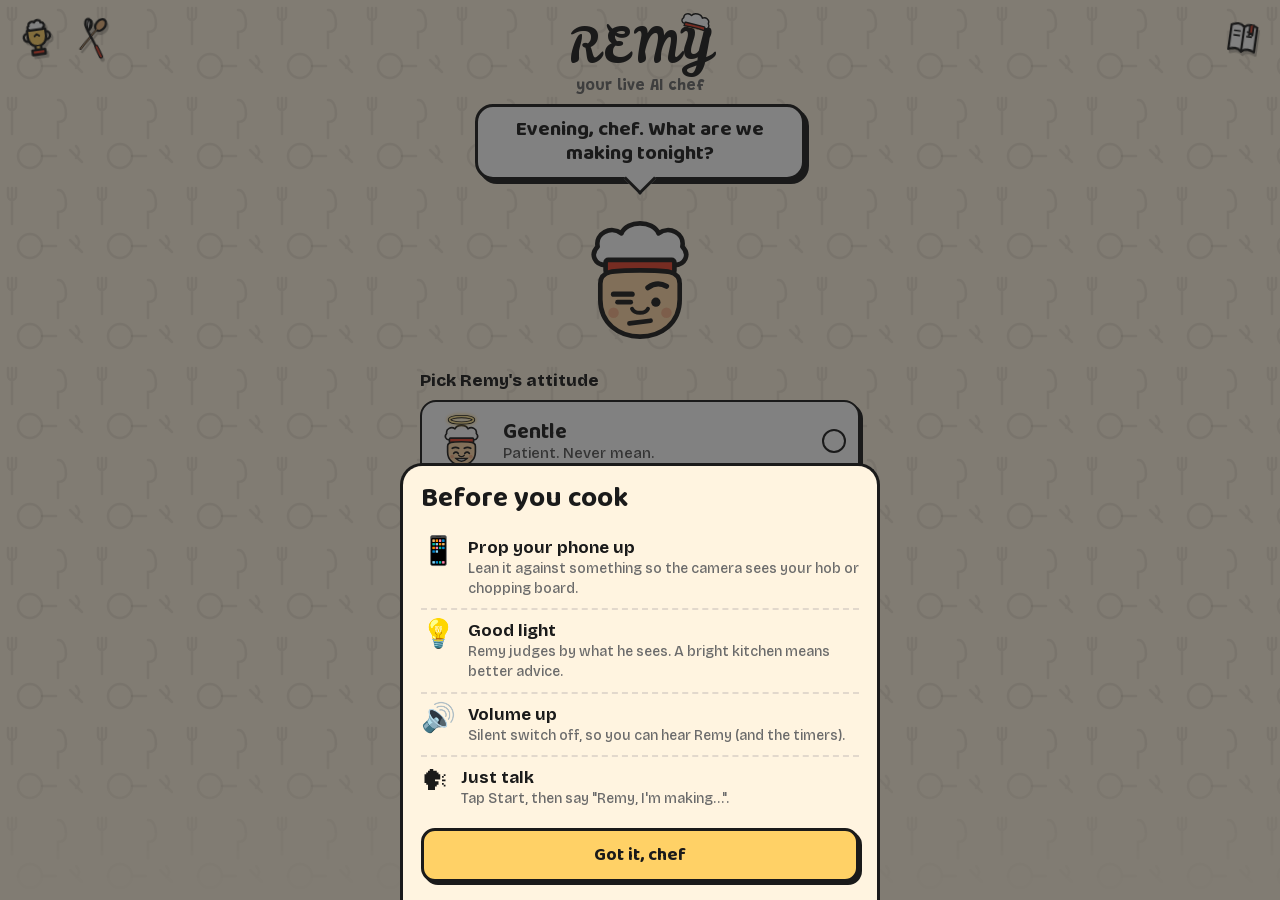
==== app/index.html @ 0f05f283 "Answer Remy wake calls and stop unsolicited voice turns" ====
<!doctype html>
<html lang="en">
<head>
  <meta charset="utf-8">
  <!-- minimum-scale=1 + shrink-to-fit=no: the iPhone may never zoom the app out (it did, leaving blank strips) -->
  <meta name="viewport" content="width=device-width, initial-scale=1, minimum-scale=1, maximum-scale=1, user-scalable=no, shrink-to-fit=no, viewport-fit=cover">
  <title>REMY</title>
  <!-- Makes "Add to Home Screen" open full screen like an app -->
  <link rel="manifest" href="manifest.json">
  <meta name="apple-mobile-web-app-capable" content="yes">
  <meta name="mobile-web-app-capable" content="yes">
  <meta name="apple-mobile-web-app-status-bar-style" content="black-translucent">
  <meta name="apple-mobile-web-app-title" content="REMY">
  <link rel="apple-touch-icon" href="icon-v2-180.png">
  <link rel="icon" href="icon-v2-192.png">
  <meta name="theme-color" content="#fff4e0">
  <!-- fonts from our own site; the ones on the first screen are fetched first -->
  <link rel="preload" href="fonts/leckerli-one-400.woff2" as="font" type="font/woff2" crossorigin>
  <link rel="preload" href="fonts/baloo-2-700.woff2" as="font" type="font/woff2" crossorigin>
  <link rel="preload" href="fonts/grandstander-700.woff2" as="font" type="font/woff2" crossorigin>
  <link rel="preload" href="fonts/bricolage-grotesque-500.woff2" as="font" type="font/woff2" crossorigin>
  <link rel="stylesheet" href="fonts/fonts.css?v=1">
  <!-- open connections early so real Remy starts faster -->
  <link rel="preconnect" href="https://esm.sh" crossorigin>
  <link rel="preconnect" href="https://api.elevenlabs.io" crossorigin>
  <link rel="preconnect" href="https://livekit.rtc.elevenlabs.io" crossorigin>
  <link rel="stylesheet" href="style.css?v=135">
  <link rel="stylesheet" href="extras/extras.css?v=135">
</head>
<body>
  <!-- the start screen's colour, overhanging every edge of the screen -->
  <div id="backdrop" aria-hidden="true"></div>
  <!-- Owner: Matthew (taken over from Felix). app/remy/ is Ahmed's.
       Design: docs/design/start.html + draft.html (issue #52). -->

  <!-- Remy's faces, drawn once and reused everywhere with <use href="#f-..."> -->
  <svg width="0" height="0" style="position:absolute" aria-hidden="true">
    <defs>
      <g id="head">
        <path d="M24 44 C16 44 12 36 18 30 C16 20 28 14 36 20 C40 10 60 10 64 20 C72 14 84 20 82 30 C88 36 84 44 76 44 Z" fill="#fff" stroke="#1a1a1a" stroke-width="3.5" stroke-linejoin="round"/>
        <rect x="24" y="40" width="52" height="10" rx="2" fill="#e8432c" stroke="#1a1a1a" stroke-width="3.5"/>
        <path d="M20 58 C20 48 30 48 50 48 C70 48 80 48 80 58 L80 70 C80 88 66 98 50 98 C34 98 20 88 20 70 Z" fill="#ffd9a8" stroke="#1a1a1a" stroke-width="3.5"/>
        <path d="M44 77 C46 81 54 81 56 77" fill="none" stroke="#1a1a1a" stroke-width="3" stroke-linecap="round"/>
        <circle cx="30" cy="80" r="4" fill="#f5a37a" opacity=".7"/><circle cx="70" cy="80" r="4" fill="#f5a37a" opacity=".7"/>
      </g>
      <g id="f-watch"><use href="#head"/><path d="M30 63 Q37 59 44 63" fill="none" stroke="#1a1a1a" stroke-width="3.5" stroke-linecap="round"/><path d="M56 63 Q63 59 70 63" fill="none" stroke="#1a1a1a" stroke-width="3.5" stroke-linecap="round"/><circle cx="38" cy="71" r="3.5" fill="#1a1a1a"/><circle cx="62" cy="71" r="3.5" fill="#1a1a1a"/><path d="M42 87 C46 90 54 90 58 87" fill="none" stroke="#1a1a1a" stroke-width="3.5" stroke-linecap="round"/></g>
      <g id="f-sus"><use href="#head"/><path d="M30 66 L44 66" stroke="#1a1a1a" stroke-width="4" stroke-linecap="round"/><path d="M56 61 Q63 56 70 60" fill="none" stroke="#1a1a1a" stroke-width="4" stroke-linecap="round"/><path d="M33 72 L43 72" stroke="#1a1a1a" stroke-width="3.5" stroke-linecap="round"/><circle cx="62" cy="72" r="3.5" fill="#1a1a1a"/><path d="M42 88 L58 86" fill="none" stroke="#1a1a1a" stroke-width="3.5" stroke-linecap="round"/></g>
      <g id="f-fury"><use href="#head"/><path d="M27 60 L44 67" stroke="#1a1a1a" stroke-width="5" stroke-linecap="round"/><path d="M73 60 L56 67" stroke="#1a1a1a" stroke-width="5" stroke-linecap="round"/><circle cx="38" cy="73" r="3.5" fill="#1a1a1a"/><circle cx="62" cy="73" r="3.5" fill="#1a1a1a"/><path d="M38 90 Q50 80 62 90 Q50 96 38 90 Z" fill="#1a1a1a"/></g>
      <g id="f-proud"><use href="#head"/><path d="M30 62 Q37 58 44 62" fill="none" stroke="#1a1a1a" stroke-width="3.5" stroke-linecap="round"/><path d="M56 62 Q63 58 70 62" fill="none" stroke="#1a1a1a" stroke-width="3.5" stroke-linecap="round"/><path d="M33 73 Q38 68 43 73" fill="none" stroke="#1a1a1a" stroke-width="3.5" stroke-linecap="round"/><path d="M57 73 Q62 68 67 73" fill="none" stroke="#1a1a1a" stroke-width="3.5" stroke-linecap="round"/><path d="M38 84 Q50 96 62 84 Z" fill="#fff" stroke="#1a1a1a" stroke-width="3"/></g>

      <!-- accessories: a halo for Gentle, steam from the ears for Savage -->
      <filter id="halo-glow" x="-60%" y="-300%" width="220%" height="700%"><feGaussianBlur stdDeviation="3.5"/></filter>
      <g id="acc-halo">
        <!-- soft golden glow that pulses, and the halo floats a little -->
        <animateTransform attributeName="transform" type="translate" values="0 0; 0 -2.5; 0 0" dur="2.4s" repeatCount="indefinite"/>
        <ellipse cx="50" cy="2" rx="27" ry="8" fill="none" stroke="#ffc93c" stroke-width="9" filter="url(#halo-glow)" opacity=".25">
          <animate attributeName="opacity" values=".2;.55;.2" dur="2.4s" repeatCount="indefinite"/>
          <animate attributeName="stroke-width" values="8;12;8" dur="2.4s" repeatCount="indefinite"/>
        </ellipse>
        <ellipse cx="50" cy="2" rx="26" ry="7" fill="none" stroke="#1a1a1a" stroke-width="7"/>
        <ellipse cx="50" cy="2" rx="26" ry="7" fill="none" stroke="#ffd166" stroke-width="3.5">
          <animate attributeName="stroke" values="#ffd166;#fff3b0;#ffd166" dur="2.4s" repeatCount="indefinite"/>
        </ellipse>
      </g>
      <g id="acc-steam">
        <!-- cartoon steam: puffs grow as they blow out of each ear, plus little speed lines -->
        <g transform="translate(17 73)"><g><animateTransform attributeName="transform" type="scale" values="0.82;1.12;0.82" dur="1.1s" begin="0s" repeatCount="indefinite"/><g transform="translate(-17 -73)"><g fill="#1a1a1a" stroke="#1a1a1a" stroke-width="7"><circle cx="17" cy="73" r="4.5"/><circle cx="9" cy="64" r="6"/><circle cx="13" cy="59" r="5"/><circle cx="-2" cy="50" r="8"/><circle cx="-10" cy="43" r="7.5"/><circle cx="2" cy="40" r="7"/><circle cx="-6" cy="33" r="6"/></g><g fill="#fff"><circle cx="17" cy="73" r="4.5"/><circle cx="9" cy="64" r="6"/><circle cx="13" cy="59" r="5"/><circle cx="-2" cy="50" r="8"/><circle cx="-10" cy="43" r="7.5"/><circle cx="2" cy="40" r="7"/><circle cx="-6" cy="33" r="6"/></g></g></g></g><g transform="translate(83 73)"><g><animateTransform attributeName="transform" type="scale" values="0.82;1.12;0.82" dur="1.1s" begin="0.55s" repeatCount="indefinite"/><g transform="translate(-83 -73)"><g fill="#1a1a1a" stroke="#1a1a1a" stroke-width="7"><circle cx="83" cy="73" r="4.5"/><circle cx="91" cy="64" r="6"/><circle cx="87" cy="59" r="5"/><circle cx="102" cy="50" r="8"/><circle cx="110" cy="43" r="7.5"/><circle cx="98" cy="40" r="7"/><circle cx="106" cy="33" r="6"/></g><g fill="#fff"><circle cx="83" cy="73" r="4.5"/><circle cx="91" cy="64" r="6"/><circle cx="87" cy="59" r="5"/><circle cx="102" cy="50" r="8"/><circle cx="110" cy="43" r="7.5"/><circle cx="98" cy="40" r="7"/><circle cx="106" cy="33" r="6"/></g></g></g></g>
        <!-- extra puffs that blow out of each ear and drift away -->
        <circle r="4" fill="#fff" stroke="#1a1a1a" stroke-width="3" opacity="0"><animateMotion path="M17 73 C8 62 -2 50 -18 28" dur="1.65s" begin="0.00s" repeatCount="indefinite"/><animate attributeName="r" values="3;6;9" dur="1.65s" begin="0.00s" repeatCount="indefinite"/><animate attributeName="opacity" values="0;1;1;0" keyTimes="0;.15;.7;1" dur="1.65s" begin="0.00s" repeatCount="indefinite"/></circle><circle r="4" fill="#fff" stroke="#1a1a1a" stroke-width="3" opacity="0"><animateMotion path="M17 73 C8 62 -2 50 -18 28" dur="1.65s" begin="0.55s" repeatCount="indefinite"/><animate attributeName="r" values="3;6;9" dur="1.65s" begin="0.55s" repeatCount="indefinite"/><animate attributeName="opacity" values="0;1;1;0" keyTimes="0;.15;.7;1" dur="1.65s" begin="0.55s" repeatCount="indefinite"/></circle><circle r="4" fill="#fff" stroke="#1a1a1a" stroke-width="3" opacity="0"><animateMotion path="M17 73 C8 62 -2 50 -18 28" dur="1.65s" begin="1.10s" repeatCount="indefinite"/><animate attributeName="r" values="3;6;9" dur="1.65s" begin="1.10s" repeatCount="indefinite"/><animate attributeName="opacity" values="0;1;1;0" keyTimes="0;.15;.7;1" dur="1.65s" begin="1.10s" repeatCount="indefinite"/></circle><circle r="4" fill="#fff" stroke="#1a1a1a" stroke-width="3" opacity="0"><animateMotion path="M83 73 C92 62 102 50 118 28" dur="1.65s" begin="0.27s" repeatCount="indefinite"/><animate attributeName="r" values="3;6;9" dur="1.65s" begin="0.27s" repeatCount="indefinite"/><animate attributeName="opacity" values="0;1;1;0" keyTimes="0;.15;.7;1" dur="1.65s" begin="0.27s" repeatCount="indefinite"/></circle><circle r="4" fill="#fff" stroke="#1a1a1a" stroke-width="3" opacity="0"><animateMotion path="M83 73 C92 62 102 50 118 28" dur="1.65s" begin="0.82s" repeatCount="indefinite"/><animate attributeName="r" values="3;6;9" dur="1.65s" begin="0.82s" repeatCount="indefinite"/><animate attributeName="opacity" values="0;1;1;0" keyTimes="0;.15;.7;1" dur="1.65s" begin="0.82s" repeatCount="indefinite"/></circle><circle r="4" fill="#fff" stroke="#1a1a1a" stroke-width="3" opacity="0"><animateMotion path="M83 73 C92 62 102 50 118 28" dur="1.65s" begin="1.37s" repeatCount="indefinite"/><animate attributeName="r" values="3;6;9" dur="1.65s" begin="1.37s" repeatCount="indefinite"/><animate attributeName="opacity" values="0;1;1;0" keyTimes="0;.15;.7;1" dur="1.65s" begin="1.37s" repeatCount="indefinite"/></circle>
        <g stroke="#1a1a1a" stroke-width="3" stroke-linecap="round" fill="none"><path d="M-16 56 L-22 58"/><path d="M-18 46 L-25 46"/><path d="M116 56 L122 58"/><path d="M118 46 L125 46"/></g>
      </g>
      <!-- Savage, shocked (5 stars): brows up, wide eyes, jaw dropped, still steaming -->
      <g id="f-shock"><use href="#acc-steam"/><use href="#head"/><path d="M28 58 Q37 52 45 58" fill="none" stroke="#1a1a1a" stroke-width="5" stroke-linecap="round"/><path d="M55 58 Q63 52 72 58" fill="none" stroke="#1a1a1a" stroke-width="5" stroke-linecap="round"/><circle cx="38" cy="71" r="6" fill="#fff" stroke="#1a1a1a" stroke-width="3"/><circle cx="62" cy="71" r="6" fill="#fff" stroke="#1a1a1a" stroke-width="3"/><circle cx="38" cy="72" r="2.4" fill="#1a1a1a"/><circle cx="62" cy="72" r="2.4" fill="#1a1a1a"/><ellipse cx="50" cy="90" rx="7" ry="6.5" fill="#1a1a1a"/></g>
      <g id="f-gentle"><use href="#f-proud"/><use href="#acc-halo"/></g>
      <g id="f-savage"><use href="#acc-steam"/><use href="#f-fury"/></g>
      <!-- alarmed: no comedy, wide eyes, flat mouth (safety alerts only) -->
      <g id="f-alarm"><use href="#head"/><path d="M29 59 Q37 55 45 60" fill="none" stroke="#1a1a1a" stroke-width="4" stroke-linecap="round"/><path d="M55 60 Q63 55 71 59" fill="none" stroke="#1a1a1a" stroke-width="4" stroke-linecap="round"/><circle cx="38" cy="71" r="5.5" fill="#fff" stroke="#1a1a1a" stroke-width="3"/><circle cx="62" cy="71" r="5.5" fill="#fff" stroke="#1a1a1a" stroke-width="3"/><circle cx="38" cy="71" r="2.2" fill="#1a1a1a"/><circle cx="62" cy="71" r="2.2" fill="#1a1a1a"/><ellipse cx="50" cy="89" rx="6" ry="4.5" fill="#1a1a1a"/></g>

      <!-- start-screen sticker icons (Remy's style: thick ink, flat fills) -->
      <g id="i-trophy" stroke="#1a1a1a" stroke-width="5" stroke-linejoin="round" stroke-linecap="round">
        <path d="M30 34 H70 V48 C70 62 61 70 50 70 C39 70 30 62 30 48 Z" fill="#ffd166"/>
        <path d="M30 40 C18 40 18 58 32 58" fill="none"/><path d="M70 40 C82 40 82 58 68 58" fill="none"/>
        <path d="M44 70 V78 H56 V70" fill="#ffd166"/><path d="M36 78 H64 V88 H36 Z" fill="#e8432c"/>
        <path d="M38 34 C32 34 30 27 35 24 C34 17 43 13 48 18 C51 11 62 13 62 20 C68 19 71 27 66 31 L64 34 Z" fill="#fff"/>
        <path d="M45 48 L50 44 L55 48" fill="none" stroke-width="4"/>
      </g>
      <g id="i-whisk" stroke="#1a1a1a" stroke-width="5" stroke-linecap="round" stroke-linejoin="round">
        <path d="M30 78 L62 30"/><ellipse cx="68" cy="22" rx="10" ry="14" transform="rotate(34 68 22)" fill="#e8b27a"/>
        <path d="M30 78 L62 30" stroke="#e8b27a" stroke-width="2"/>
        <path d="M70 80 L42 38"/><path d="M42 38 C30 22 34 10 42 12 C50 14 52 26 42 38 Z" fill="#fff"/>
        <path d="M42 38 C38 26 40 16 42 12" fill="none" stroke-width="3"/><path d="M42 38 C46 26 46 16 42 12" fill="none" stroke-width="3"/>
        <path d="M64 70 L76 90" stroke-width="9"/><path d="M64 70 L76 90" stroke="#e8432c" stroke-width="4"/>
      </g>
      <g id="i-book" stroke="#1a1a1a" stroke-width="5" stroke-linejoin="round" stroke-linecap="round">
        <path d="M22 26 C34 20 44 22 50 28 C56 22 66 20 78 26 V80 C66 74 56 76 50 82 C44 76 34 74 22 80 Z" fill="#fff"/>
        <path d="M50 28 V82" fill="none"/>
        <path d="M30 38 H42 M30 48 H42 M58 38 H70 M58 48 H68" stroke-width="3.5"/>
        <path d="M62 24 V44 L66 40 L70 44 V22" fill="#e8432c" stroke-width="4"/>
      </g>
      <!-- angry blink for Savage (f-fury eyes): skin patches + short flat lines, brows stay -->
      <g id="blink-fury">
        <ellipse cx="38" cy="73" rx="6" ry="5" fill="#ffd9a8"/><ellipse cx="62" cy="73" rx="6" ry="5" fill="#ffd9a8"/>
        <path d="M33 74 L43 74 M57 74 L67 74" fill="none" stroke="#1a1a1a" stroke-width="3.5" stroke-linecap="round"/>
      </g>
      <!-- more stickers (badges, settings, footer...): same ink outline + flat fills -->
      <g id="i-bowl" stroke="#1a1a1a" stroke-width="5" stroke-linejoin="round" stroke-linecap="round"><path d="M24 48 C26 34 36 40 40 31 C46 40 52 29 58 38 C64 31 72 40 76 48 Z" fill="#ffd166"/><path d="M60 40 L84 13 M68 45 L91 22" fill="none"/><path d="M12 48 H88 C88 71 71 86 50 86 C29 86 12 71 12 48 Z" fill="#8ec5ec"/><circle cx="46" cy="40" r="4" fill="#e8432c" stroke-width="3"/></g>
      <g id="i-extinguisher" stroke="#1a1a1a" stroke-width="5" stroke-linejoin="round" stroke-linecap="round"><path d="M40 15 H64" fill="none"/><path d="M56 22 C72 18 79 27 81 38" fill="none"/><path d="M44 30 V19 H56 V30" fill="#1a1a1a"/><rect x="33" y="29" width="34" height="58" rx="11" fill="#e8432c"/><rect x="40" y="48" width="20" height="15" rx="3" fill="#fff" stroke-width="3.5"/></g>
      <g id="i-fish" stroke="#1a1a1a" stroke-width="5" stroke-linejoin="round" stroke-linecap="round"><path d="M72 50 L92 33 V67 Z" fill="#8ec5ec"/><path d="M14 50 C27 27 61 25 75 50 C61 75 27 73 14 50 Z" fill="#8ec5ec"/><circle cx="31" cy="46" r="4.5" fill="#1a1a1a" stroke="none"/><path d="M45 39 C50 46 50 54 45 61" fill="none" stroke-width="4"/></g>
      <g id="i-medal" stroke-linejoin="round" stroke-linecap="round"><path d="M33 8 L46 44 M67 8 L54 44" stroke="#1a1a1a" stroke-width="14"/><path d="M33 8 L46 44 M67 8 L54 44" stroke="#e8432c" stroke-width="6"/><circle cx="50" cy="64" r="25" fill="#ffd166" stroke="#1a1a1a" stroke-width="5"/><path d="M50 51 L54.5 60 L64 61 L57 67.5 L59 77 L50 72 L41 77 L43 67.5 L36 61 L45.5 60 Z" fill="#fff" stroke="#1a1a1a" stroke-width="3"/></g>
      <g id="i-knife" stroke="#1a1a1a" stroke-width="5" stroke-linejoin="round" stroke-linecap="round"><path d="M40 60 L80 18 C90 28 86 44 71 53 L51 71 Z" fill="#eef3f7"/><path d="M40 60 L51 71 L29 93 C24 97 13 87 17 82 Z" fill="#c98a4b"/><circle cx="30" cy="80" r="2.5" fill="#1a1a1a" stroke="none"/></g>
      <g id="i-target" stroke="#1a1a1a" stroke-width="5" stroke-linejoin="round" stroke-linecap="round"><circle cx="46" cy="54" r="35" fill="#e8432c"/><circle cx="46" cy="54" r="23" fill="#fff"/><circle cx="46" cy="54" r="11" fill="#e8432c"/><path d="M46 54 L84 16" fill="none" stroke-width="6"/><path d="M77 11 L87 13 L89 23" fill="none"/></g>
      <g id="i-lock" stroke="#1a1a1a" stroke-width="5" stroke-linejoin="round" stroke-linecap="round"><path d="M34 46 V34 C34 13 66 13 66 34 V46" fill="none" stroke-width="8"/><rect x="23" y="44" width="54" height="43" rx="10" fill="#ffd166"/><circle cx="50" cy="62" r="5" fill="#1a1a1a" stroke="none"/><path d="M50 64 V74" stroke-width="5"/></g>
      <g id="i-flask" stroke="#1a1a1a" stroke-width="5" stroke-linejoin="round" stroke-linecap="round"><path d="M44 12 V38 L20 80 C17 86 21 90 27 90 H73 C79 90 83 86 80 80 L56 38 V12 Z" fill="#fff"/><path d="M38 12 H62" fill="none"/><path d="M29 66 H71 L78 80 C80 85 77 87 73 87 H27 C23 87 20 85 22 80 Z" fill="#6cc070" stroke-width="4"/><circle cx="44" cy="76" r="3.5" fill="#fff" stroke-width="2.5"/><circle cx="57" cy="72" r="2.5" fill="#fff" stroke-width="2.5"/></g>
      <g id="i-check" stroke="#1a1a1a" stroke-width="5" stroke-linejoin="round" stroke-linecap="round"><circle cx="50" cy="50" r="37" fill="#6cc070"/><path d="M31 52 L45 65 L70 37" fill="none" stroke-width="8"/></g>
      <g id="i-bell" stroke="#1a1a1a" stroke-width="5" stroke-linejoin="round" stroke-linecap="round"><circle cx="50" cy="82" r="7" fill="#e8432c"/><path d="M27 71 C30 60 27 40 35 30 C43 19 57 19 65 30 C73 40 70 60 73 71 Z" fill="#ffd166"/><path d="M19 72 H81" stroke-width="8"/><circle cx="50" cy="17" r="4.5" fill="#1a1a1a"/></g>
      <g id="i-send" stroke="#1a1a1a" stroke-width="5" stroke-linejoin="round" stroke-linecap="round"><path d="M32 44 H24 V87 H76 V44 H68" fill="#fff"/><path d="M50 64 V13 M33 30 L50 13 L67 30" fill="none" stroke-width="7"/></g>
      <g id="i-eyes" stroke="#1a1a1a" stroke-width="5" stroke-linejoin="round" stroke-linecap="round"><ellipse cx="33" cy="50" rx="17" ry="23" fill="#fff"/><ellipse cx="67" cy="50" rx="17" ry="23" fill="#fff"/><circle cx="39" cy="55" r="7.5" fill="#1a1a1a" stroke="none"/><circle cx="73" cy="55" r="7.5" fill="#1a1a1a" stroke="none"/></g>
      <g id="i-carrot" stroke="#1a1a1a" stroke-width="5" stroke-linejoin="round" stroke-linecap="round"><path d="M53 33 C51 19 58 11 64 13 C60 21 61 27 57 34" fill="#6cc070"/><path d="M57 37 C67 27 80 27 84 33 C77 35 71 39 63 41" fill="#6cc070"/><path d="M38 34 L67 41 L28 89 C24 93 17 89 20 83 Z" fill="#ff9a3c"/><path d="M41 53 L49 55 M33 67 L41 69" stroke-width="4"/></g>
      <g id="i-leaf" stroke="#1a1a1a" stroke-width="5" stroke-linejoin="round" stroke-linecap="round"><path d="M18 82 C18 41 49 18 85 15 C85 51 62 82 18 82 Z" fill="#6cc070"/><path d="M18 82 C39 61 56 45 71 30" fill="none" stroke-width="4"/></g>
      <g id="i-moon" stroke="#1a1a1a" stroke-width="5" stroke-linejoin="round" stroke-linecap="round"><path d="M62 13 C40 17 25 35 25 54 C25 74 41 89 62 89 C72 89 80 85 87 78 C60 80 44 62 46 44 C47 31 54 20 62 13 Z" fill="#ffd166"/><path d="M76 30 L78 36 L84 38 L78 40 L76 46 L74 40 L68 38 L74 36 Z" fill="#fff" stroke-width="3"/></g>
      <g id="i-nut" stroke="#1a1a1a" stroke-width="5" stroke-linejoin="round" stroke-linecap="round"><path d="M24 44 H76 C76 66 64 86 50 91 C36 86 24 66 24 44 Z" fill="#c98a4b"/><path d="M50 18 V7" stroke-width="6"/><path d="M17 45 C17 26 33 17 50 17 C67 17 83 26 83 45 Z" fill="#8a5a2b"/></g>
      <g id="i-peanut" stroke="#1a1a1a" stroke-width="5" stroke-linejoin="round" stroke-linecap="round"><path d="M50 11 C67 11 73 26 67 38 C63 46 63 52 67 60 C75 77 65 91 50 91 C35 91 25 77 33 60 C37 52 37 46 33 38 C27 26 33 11 50 11 Z" fill="#e8b27a"/><g fill="#1a1a1a" stroke="none"><circle cx="44" cy="27" r="2.5"/><circle cx="56" cy="31" r="2.5"/><circle cx="44" cy="70" r="2.5"/><circle cx="57" cy="76" r="2.5"/></g></g>
      <g id="i-wheat" stroke="#1a1a1a" stroke-width="5" stroke-linejoin="round" stroke-linecap="round"><path d="M50 93 V22" fill="none"/><g fill="#e8b23a" stroke-width="4"><ellipse cx="50" cy="18" rx="6.5" ry="11"/><ellipse cx="39" cy="35" rx="6.5" ry="11" transform="rotate(-35 39 35)"/><ellipse cx="61" cy="35" rx="6.5" ry="11" transform="rotate(35 61 35)"/><ellipse cx="39" cy="52" rx="6.5" ry="11" transform="rotate(-35 39 52)"/><ellipse cx="61" cy="52" rx="6.5" ry="11" transform="rotate(35 61 52)"/><ellipse cx="39" cy="69" rx="6.5" ry="11" transform="rotate(-35 39 69)"/><ellipse cx="61" cy="69" rx="6.5" ry="11" transform="rotate(35 61 69)"/></g></g>
      <g id="i-milk" stroke="#1a1a1a" stroke-width="5" stroke-linejoin="round" stroke-linecap="round"><rect x="39" y="9" width="22" height="10" fill="#fff"/><path d="M29 35 L39 19 H61 L71 35 V89 H29 Z" fill="#fff"/><path d="M29 35 H71" fill="none"/><rect x="36" y="50" width="28" height="23" rx="4" fill="#8ec5ec" stroke-width="3.5"/></g>
      <g id="i-egg" stroke="#1a1a1a" stroke-width="5" stroke-linejoin="round" stroke-linecap="round"><path d="M50 11 C70 11 82 46 82 62 C82 80 68 91 50 91 C32 91 18 80 18 62 C18 46 30 11 50 11 Z" fill="#fff"/><path d="M33 47 C35 38 39 31 43 27" fill="none" stroke="#d8cfc4" stroke-width="5"/></g>
      <g id="i-shrimp" stroke="#1a1a1a" stroke-width="5" stroke-linejoin="round" stroke-linecap="round"><path d="M32 78 L14 69 L20 89 Z" fill="#ff8a6b"/><path d="M70 19 C89 30 91 60 71 77 C59 87 41 87 32 78 L44 66 C52 72 62 68 66 60 C72 48 66 36 58 32 Z" fill="#ff8a6b"/><path d="M70 19 C60 9 46 9 37 15" fill="none" stroke-width="3"/><path d="M78 42 L66 46 M78 58 L64 58" stroke-width="3.5"/><circle cx="66" cy="27" r="3.5" fill="#1a1a1a" stroke="none"/></g>
      <g id="i-sesame" stroke="#1a1a1a" stroke-width="5" stroke-linejoin="round" stroke-linecap="round"><ellipse cx="33" cy="42" rx="10" ry="17" transform="rotate(-25 33 42)" fill="#fff4d6"/><ellipse cx="66" cy="38" rx="10" ry="17" transform="rotate(20 66 38)" fill="#fff4d6"/><ellipse cx="50" cy="70" rx="10" ry="17" transform="rotate(-5 50 70)" fill="#fff4d6"/></g>
      <g id="i-bean" stroke="#1a1a1a" stroke-width="5" stroke-linejoin="round" stroke-linecap="round"><path d="M15 66 C15 41 39 30 60 28 C79 26 89 35 85 45 C81 57 67 57 57 67 C46 78 15 88 15 66 Z" fill="#9ccf6a"/><g fill="#d4ec9a" stroke-width="3.5"><circle cx="33" cy="61" r="8"/><circle cx="50" cy="50" r="8"/><circle cx="67" cy="41" r="7"/></g></g>
      <g id="i-puff" stroke="#1a1a1a" stroke-width="6"><g fill="#fff"><circle cx="34" cy="58" r="18"/><circle cx="56" cy="44" r="22"/><circle cx="72" cy="62" r="16"/><path d="M30 76 H76" stroke-linecap="round"/></g></g>
      <!-- recipe sheet stickers: graduation cap (lessons), dice (surprise me), star (special / favourite) -->
      <g id="i-cap" stroke="#1a1a1a" stroke-width="5" stroke-linejoin="round" stroke-linecap="round">
        <path d="M27 48 V66 C27 76 73 76 73 66 V48" fill="#ffd166"/>
        <path d="M50 20 L93 39 L50 58 L7 39 Z" fill="#e8432c"/>
        <path d="M50 39 L82 50 V70" fill="none" stroke-width="4"/><circle cx="82" cy="74" r="5.5" fill="#ffd166" stroke-width="4"/>
      </g>
      <g id="i-dice" stroke="#1a1a1a" stroke-width="5" stroke-linejoin="round">
        <g transform="rotate(-12 50 50)"><rect x="18" y="18" width="64" height="64" rx="14" fill="#fff"/>
        <g fill="#1a1a1a" stroke="none"><circle cx="34" cy="34" r="6.5"/><circle cx="50" cy="50" r="6.5"/><circle cx="66" cy="66" r="6.5"/></g></g>
      </g>
      <path id="i-star" d="M50 9 L62 36 L91 38.5 L69 58 L76 88 L50 72 L24 88 L31 58 L9 38.5 L38 36 Z" stroke="#1a1a1a" stroke-width="6" stroke-linejoin="round"/>
      <!-- goodbye card stickers: kitchen timer, life ring, flame (same ink + flat fills) -->
      <g id="i-timer" stroke="#1a1a1a" stroke-width="6" stroke-linecap="round" stroke-linejoin="round">
        <path d="M74 30 L82 22" fill="none"/>
        <rect x="42" y="12" width="16" height="11" rx="3" fill="#e8432c"/>
        <circle cx="50" cy="57" r="33" fill="#ffd166"/><circle cx="50" cy="57" r="23" fill="#fff" stroke-width="5"/>
        <path d="M50 57 V41 M50 57 L61 63" fill="none" stroke-width="5"/>
      </g>
      <g id="i-buoy">
        <circle cx="50" cy="52" r="27" fill="none" stroke="#1a1a1a" stroke-width="30"/>
        <circle cx="50" cy="52" r="27" fill="none" stroke="#fff" stroke-width="20"/>
        <circle cx="50" cy="52" r="27" fill="none" stroke="#e8432c" stroke-width="20" stroke-dasharray="21.2 21.2" transform="rotate(-22 50 52)"/>
      </g>
      <g id="i-flame" stroke="#1a1a1a" stroke-width="6" stroke-linejoin="round">
        <path d="M50 10 C58 30 78 40 78 63 C78 81 65 92 50 92 C35 92 22 81 22 63 C22 48 33 42 35 28 C42 37 44 44 44 50 C49 39 51 26 50 10 Z" fill="#e8432c"/>
        <path d="M50 54 C57 62 63 68 63 76 C63 84 57 88 50 88 C43 88 37 84 37 76 C37 68 46 63 50 54 Z" fill="#ffd166" stroke-width="5"/>
      </g>
      <!-- blink: skin patches + closed-eye lines drawn over the open eyes of f-sus / f-watch -->
      <g id="blink-eyes">
        <ellipse cx="38" cy="71" rx="8" ry="6.5" fill="#ffd9a8"/><ellipse cx="62" cy="71" rx="8" ry="6.5" fill="#ffd9a8"/>
        <path d="M32 72 Q38 75 44 72 M56 72 Q62 75 68 72" fill="none" stroke="#1a1a1a" stroke-width="3.5" stroke-linecap="round"/>
      </g>
    </defs>
  </svg>

  <!-- START SCREEN: the whole page changes with the attitude (class mode-gentle / mode-honest / mode-savage) -->
  <section id="start-screen" class="screen mode-honest">
    <div id="embers" class="embers" aria-hidden="true"></div>
    <div class="wordmark">REM<span class="hat-y">Y<svg class="name-hat" viewBox="12 8 76 44" aria-hidden="true"><use href="#head"/></svg></span><small>your live AI chef</small></div>

    <div class="hero">
      <div id="greeting" class="greeting">Evening, chef. What are we making tonight?</div>
      <svg id="hero-face" class="hero-face" viewBox="-18 -12 136 116" aria-hidden="true"><use href="#f-sus"/><use class="blinker" href="#blink-eyes"/></svg>
    </div>

    <!-- Each bar is a big tappable label; the radio inside is hidden -->
    <fieldset class="modes">
      <legend>Pick Remy's attitude</legend>
      <label class="mode-bar">
        <input type="radio" name="mode" value="gentle">
        <svg class="face " viewBox="-18 -12 136 116" aria-hidden="true"><use href="#f-gentle"/></svg>
        <span class="txt"><b>Gentle</b><small>Patient. Never mean.</small></span>
        <span class="tick"></span>
      </label>
      <label class="mode-bar">
        <input type="radio" name="mode" value="honest" checked>
        <svg class="face " viewBox="-18 -12 136 116" aria-hidden="true"><use href="#f-sus"/></svg>
        <span class="txt"><b>Honest</b><small>Cheeky. Tells it straight.</small></span>
        <span class="tick"></span>
      </label>
      <label class="mode-bar savage">
        <input type="radio" name="mode" value="savage">
        <svg class="face " viewBox="-28 -12 156 116" aria-hidden="true"><use href="#f-savage"/></svg>
        <span class="txt"><b>Savage <em class="age">18+</em></b><small>Furious TV-chef. Swears.</small></span>
        <span class="tick"></span>
      </label>
    </fieldset>

    <div id="slot-start-chip" class="slot"></div>  <!-- Felix: e.g. weekly challenge -->
    <button id="start-btn" class="go">Start cooking</button>
    <div id="slot-start-menu" class="slot"></div>  <!-- Felix: menu row (recipes, school, your cooks, settings) -->

    <footer class="start-foot">
      <span><svg class="x-ico foot-ico" viewBox="0 0 100 100" aria-hidden="true"><use href="#i-lock"/></svg>History stays on this phone · <button id="safety-link" class="link">Privacy &amp; safety ›</button></span>
      <!-- For testing until real Remy is connected -->
    </footer>
  </section>

  <!-- 18+ check for Savage mode -->
  <div id="age-dialog" class="dialog-backdrop hidden">
    <div class="dialog savage" role="dialog" aria-modal="true" aria-labelledby="age-title">
      <svg class="dialog-face" viewBox="-28 -12 156 116" aria-hidden="true"><use href="#f-savage"/></svg>
      <h2 id="age-title">Savage mode</h2>
      <p>Remy will swear and roast your cooking hard. It's all about the food, never about you.</p>
      <p><b>Are you 18 or over, and OK with that?</b></p>
      <div class="dialog-buttons">
        <button id="age-yes" class="go">I'm 18+, bring it</button>
        <button id="age-no" class="ghost">No thanks</button>
      </div>
    </div>
  </div>

  <!-- Safety info (from the start screen footer) -->
  <div id="safety-dialog" class="dialog-backdrop hidden">
    <div class="dialog" role="dialog" aria-modal="true" aria-labelledby="safety-title">
      <h2 id="safety-title">Privacy &amp; safety</h2>
      <ul class="safety-points">
        <li>🔒 <b>REMY never records you.</b> The camera and mic are only used while you cook. Your scores and settings are kept <b>only on this phone</b>, never uploaded, and you can clear them any time.</li>
        <li>☁️ While you cook, your <b>voice goes to ElevenLabs</b> (Remy's voice) and <b>a picture every few seconds goes to Google Gemini</b> (Remy's eyes) so he can respond. Their own privacy policies apply.</li>
        <li>🧠 Remy is an assistant. Use your own judgment, especially with knives and hot oil.</li>
        <li>🌡️ Remy can't see inside food. Check meat, fish and eggs with a thermometer.</li>
        <li>🔥 Oil fire? Turn the heat off and cover the pan. Never use water.</li>
      </ul>
      <div class="dialog-buttons"><button id="safety-ok" class="go">Got it</button></div>
    </div>
  </div>

  <!-- COOKING SCREEN -->
  <section id="cook-screen" class="screen hidden">
    <!-- Remy paused while the app was in the background: one tap wakes him (app.js, pauseRemy) -->
    <div id="paused" class="getting-ready paused hidden" role="dialog" aria-label="Remy is paused">
      <svg class="gr-face" viewBox="-18 -12 136 116" aria-hidden="true"><use href="#f-watch"/></svg>
      <b>Remy hung up while you were away.</b>
      <span class="paused-sub">Your recipe and timers are still here.</span>
      <button id="paused-go" class="go">Wake Remy up</button>
      <button id="paused-stop" class="link">Stop cooking</button>
    </div>
    <!-- idle hang-up warning: countdown + "I'm here" (app.js, idle) -->
    <div id="idle-banner" class="idle-banner hidden" role="alert">
      <span>No one's talked for a while. <b>Remy hangs up in <span id="idle-left">30</span>s</b></span>
      <button id="idle-stay" class="idle-stay">I'm here!</button>
    </div>
    <!-- shown while Remy's voice connects: he bounces in, a line per attitude -->
    <div id="getting-ready" class="getting-ready hidden" aria-live="polite">
      <svg id="gr-face" class="gr-face" viewBox="-18 -12 136 116" aria-hidden="true"><use href="#f-sus"/></svg>
      <b id="gr-line"></b>
      <span class="gr-dots" aria-hidden="true"><i></i><i></i><i></i></span>
    </div>
    <video id="camera" autoplay playsinline muted></video>
    <canvas id="frame-canvas" hidden></canvas>

    <!-- steel rail: timers hang off it as paper tickets -->
    <div class="rail"></div>
    <div id="timers" class="timers"></div>

    <header class="top-bar">
      <span id="status" class="chip status"><span class="dot"></span><span class="bars"><i></i><i></i><i></i></span><span id="status-text">connecting…</span></span>
      <span id="mode-badge" class="chip badge"></span>
      <button id="stop-btn" class="chip stop">Stop</button>
    </header>

    <div class="bottom">
      <div id="slot-cook-tools" class="slot cook-tools"></div>  <!-- Felix: 👀 📸 buttons -->
      <!-- Remy talks from his speech bubble; his face changes with what he's saying -->
      <div id="speech" class="speech quiet">
        <svg id="cook-face" class="cook-face" viewBox="-18 -12 136 116" aria-hidden="true"><use href="#f-watch"/><use class="blinker" href="#blink-eyes"/></svg>
        <div id="bubble" class="bubble"><span class="who">Remy</span><span id="bubble-text"></span></div>
      </div>

      <!-- Before Remy picks a recipe -->
      <div id="no-recipe" class="panel no-recipe">Tell Remy what you're cooking 🎤</div>

      <!-- After the `recipe` event -->
      <details id="recipe-panel" class="panel recipe hidden">
        <summary>
          <span id="recipe-title" class="recipe-title"></span>
          <span id="recipe-tag" class="tag"></span>
          <span id="step-summary" class="step-summary"></span>
          <span id="current-step-text" class="current-step-text"></span>
        </summary>
        <ul id="safety-list" class="safety"></ul>
        <p id="diet-warning" class="diet-warning hidden"></p>
        <div id="servings" class="servings hidden">Serves <button id="serves-minus" aria-label="Fewer people">−</button><b id="serves-n">2</b><button id="serves-plus" aria-label="More people">+</button><small>amounts change, times don't</small></div>
        <details class="ingredients">
          <summary>Ingredients</summary>
          <ul id="ingredients-list"></ul>
        </details>
        <ol id="steps-list" class="steps"></ol>
      </details>
    </div>

    <!-- Safety alert: always on top of everything, no jokes -->
    <div id="alert-flash" class="alert hidden" role="alert">
      <div class="alert-card">
        <svg class="alert-face" viewBox="-18 -12 136 116" aria-hidden="true"><use href="#f-alarm"/></svg>
        <div id="alert-text" class="alert-text"></div>
        <div class="alert-hint">Tap anywhere once it's safe</div>
      </div>
    </div>
  </section>

  <!-- Goodbye from Remy after Stop, then back to the start screen by itself -->
  <section id="goodbye" class="screen goodbye hidden" aria-live="polite">
    <div class="goodbye-bubble" id="goodbye-text"></div>
    <svg id="goodbye-face" class="goodbye-face" viewBox="-18 -12 136 116" aria-hidden="true"><use href="#f-proud"/></svg>
    <div class="score-card">
      <div id="recap-dish" class="recap-dish"></div>
      <div id="recap-num" class="recap-num"></div>
      <div id="recap-line" class="recap-line"></div>
      <div id="recap" class="recap"></div>
    </div>
    <div id="recap-score" class="sr-only"></div>  <!-- full score sentence (share card + screen readers) -->
    <div id="slot-goodbye" class="slot"></div>  <!-- Felix: badges, share button -->
    <div class="goodbye-hint">Back to the start in a moment · tap to skip</div>
  </section>

  <!-- Bottom sheets opened by extras (app.openSheet) -->
  <div id="slot-sheets"></div>

  <script type="module" src="app.js?v=135"></script>
</body>
</html>
---- app/fonts/fonts.css ----
/* REMY's fonts, served from our own site (latin only) so the first screen shows them straight away.
   Downloaded from Google Fonts (SIL Open Font License). */
@font-face {
  font-family: 'Baloo 2';
  font-style: normal;
  font-weight: 700;
  font-display: swap;
  src: url(baloo-2-700.woff2) format('woff2');
  unicode-range: U+0000-00FF, U+0131, U+0152-0153, U+02BB-02BC, U+02C6, U+02DA, U+02DC, U+0304, U+0308, U+0329, U+2000-206F, U+20AC, U+2122, U+2191, U+2193, U+2212, U+2215, U+FEFF, U+FFFD;
}
@font-face {
  font-family: 'Bricolage Grotesque';
  font-style: normal;
  font-weight: 500;
  font-stretch: 100%;
  font-display: swap;
  src: url(bricolage-grotesque-500.woff2) format('woff2');
  unicode-range: U+0000-00FF, U+0131, U+0152-0153, U+02BB-02BC, U+02C6, U+02DA, U+02DC, U+0304, U+0308, U+0329, U+2000-206F, U+20AC, U+2122, U+2191, U+2193, U+2212, U+2215, U+FEFF, U+FFFD;
}
@font-face {
  font-family: 'Bricolage Grotesque';
  font-style: normal;
  font-weight: 700;
  font-stretch: 100%;
  font-display: swap;
  src: url(bricolage-grotesque-500.woff2) format('woff2');
  unicode-range: U+0000-00FF, U+0131, U+0152-0153, U+02BB-02BC, U+02C6, U+02DA, U+02DC, U+0304, U+0308, U+0329, U+2000-206F, U+20AC, U+2122, U+2191, U+2193, U+2212, U+2215, U+FEFF, U+FFFD;
}
@font-face {
  font-family: 'Bricolage Grotesque';
  font-style: normal;
  font-weight: 800;
  font-stretch: 100%;
  font-display: swap;
  src: url(bricolage-grotesque-500.woff2) format('woff2');
  unicode-range: U+0000-00FF, U+0131, U+0152-0153, U+02BB-02BC, U+02C6, U+02DA, U+02DC, U+0304, U+0308, U+0329, U+2000-206F, U+20AC, U+2122, U+2191, U+2193, U+2212, U+2215, U+FEFF, U+FFFD;
}
@font-face {
  font-family: 'Grandstander';
  font-style: normal;
  font-weight: 700;
  font-display: swap;
  src: url(grandstander-700.woff2) format('woff2');
  unicode-range: U+0000-00FF, U+0131, U+0152-0153, U+02BB-02BC, U+02C6, U+02DA, U+02DC, U+0304, U+0308, U+0329, U+2000-206F, U+20AC, U+2122, U+2191, U+2193, U+2212, U+2215, U+FEFF, U+FFFD;
}
@font-face {
  font-family: 'IBM Plex Mono';
  font-style: normal;
  font-weight: 500;
  font-display: swap;
  src: url(ibm-plex-mono-500.woff2) format('woff2');
  unicode-range: U+0000-00FF, U+0131, U+0152-0153, U+02BB-02BC, U+02C6, U+02DA, U+02DC, U+0304, U+0308, U+0329, U+2000-206F, U+20AC, U+2122, U+2191, U+2193, U+2212, U+2215, U+FEFF, U+FFFD;
}
@font-face {
  font-family: 'IBM Plex Mono';
  font-style: normal;
  font-weight: 600;
  font-display: swap;
  src: url(ibm-plex-mono-600.woff2) format('woff2');
  unicode-range: U+0000-00FF, U+0131, U+0152-0153, U+02BB-02BC, U+02C6, U+02DA, U+02DC, U+0304, U+0308, U+0329, U+2000-206F, U+20AC, U+2122, U+2191, U+2193, U+2212, U+2215, U+FEFF, U+FFFD;
}
@font-face {
  font-family: 'Leckerli One';
  font-style: normal;
  font-weight: 400;
  font-display: swap;
  src: url(leckerli-one-400.woff2) format('woff2');
  unicode-range: U+0000-00FF, U+0131, U+0152-0153, U+02BB-02BC, U+02C6, U+02DA, U+02DC, U+0304, U+0308, U+0329, U+2000-206F, U+20AC, U+2122, U+2191, U+2193, U+2212, U+2215, U+FEFF, U+FFFD;
}
---- app/style.css ----
/* Owner: Matthew (taken over from Felix). Design: docs/design/start.html + draft.html (#52) */
:root {
  /* colours */
  --cream: #fff4e0; --paper: #f7f2e8; --ink: #1a1a1a; --tomato: #e8432c; --butter: #ffd166;
  --sky: #eaf3fb; --sky-2: #c9e2f6; --mint: #2a9d8f; --night: #2a1714; --muted: #6b6b6b;
  --steel-1: #d7dadd; --steel-2: #8d9297;
  /* the sticker look: thick ink outline + hard offset shadow */
  --line: 3px solid var(--ink); --shadow: 4px 4px 0 var(--ink);
  --font: "Bricolage Grotesque", -apple-system, BlinkMacSystemFont, "Segoe UI", sans-serif;
  --mono: "IBM Plex Mono", ui-monospace, Menlo, monospace;
  /* iPhone notch / home bar space (0 on laptops) */
  --safe-top: env(safe-area-inset-top, 0px);
  --safe-bottom: env(safe-area-inset-bottom, 0px);
  --safe-left: env(safe-area-inset-left, 0px);
  --safe-right: env(safe-area-inset-right, 0px);
  /* faint kitchen utensils behind the start screen */
  --utensils: url("data:image/svg+xml,%3Csvg xmlns='http://www.w3.org/2000/svg' width='90' height='90' viewBox='0 0 90 90' fill='none' stroke='%231a1a1a' stroke-opacity='.07' stroke-width='2.5' stroke-linecap='round'%3E%3Cpath d='M12 8v22M8 8v8a4 4 0 0 0 8 0V8M12 30v14'/%3E%3Cpath d='M58 10c6 0 8 8 8 14s-3 8-8 8V48'/%3E%3Ccircle cx='30' cy='66' r='12'/%3E%3Cpath d='M42 66h14'/%3E%3Cpath d='M70 60l12 12M76 56c4 4 4 8 0 12'/%3E%3C/svg%3E");
  --utensils-light: url("data:image/svg+xml,%3Csvg xmlns='http://www.w3.org/2000/svg' width='90' height='90' viewBox='0 0 90 90' fill='none' stroke='%23fff4e0' stroke-opacity='.07' stroke-width='2.5' stroke-linecap='round'%3E%3Cpath d='M12 8v22M8 8v8a4 4 0 0 0 8 0V8M12 30v14'/%3E%3Cpath d='M58 10c6 0 8 8 8 14s-3 8-8 8V48'/%3E%3Ccircle cx='30' cy='66' r='12'/%3E%3Cpath d='M42 66h14'/%3E%3Cpath d='M70 60l12 12M76 56c4 4 4 8 0 12'/%3E%3C/svg%3E");
}

* { box-sizing: border-box; -webkit-tap-highlight-color: transparent; }
/* Locked to the screen size like a real app: no double-tap zoom (touch-action),
   no rubber-band bounce (overscroll-behavior), no iPhone text resizing. */
html { touch-action: manipulation; overscroll-behavior: none; -webkit-text-size-adjust: 100%; text-size-adjust: 100%; }
html, body { margin: 0; height: 100%; color: var(--ink); overscroll-behavior: none; font-family: var(--font); }
/* The page BEHIND the app also has the colour + utensil pattern, so any edge the iPhone shows past
   the app (under the home bar, behind Safari's toolbar, during bounce) looks the same. */
/* Plain colour per attitude, on the page itself (html) and on a backdrop layer that overhangs every
   edge (#backdrop). It matches the strip iOS draws itself at the bottom of the screen (theme-color),
   which can't show a pattern, so there's no visible join. (The utensil pattern was dropped for this.) */
html { background: var(--cream); }
html[data-mode="gentle"] { background: var(--sky); }
html[data-mode="savage"] { background: var(--night); }
html[data-mode="cooking"] { background: #000; }
#backdrop { position: fixed; z-index: 0; pointer-events: none; left: -200px; right: -200px;
  top: calc(-200px - var(--safe-top)); bottom: calc(-200px - var(--safe-bottom));
  background: var(--cream); }
html[data-mode="gentle"] #backdrop { background: var(--sky); }
html[data-mode="savage"] #backdrop { background: var(--night); }
html[data-mode="cooking"] #backdrop { display: none; }
/* Utensil pattern on top of the plain colour. It fades out just above the bottom of the screen, so it
   meets the plain strip iOS draws itself under the home bar without a hard line. (The backdrop
   overhangs by 200px + the notch at the top and 200px + the home bar at the bottom.) */
#backdrop::before { content: ""; position: absolute; inset: 0; background: var(--utensils) repeat;
  background-position: 200px calc(200px + var(--safe-top));
  -webkit-mask: linear-gradient(#000 calc(100% - 200px - var(--safe-bottom) - 160px), transparent calc(100% - 200px - var(--safe-bottom)));
          mask: linear-gradient(#000 calc(100% - 200px - var(--safe-bottom) - 160px), transparent calc(100% - 200px - var(--safe-bottom))); }
html[data-mode="savage"] #backdrop::before { background-image: var(--utensils-light); }
body { background: transparent; }
/* App shell: the page itself is exactly the screen and never scrolls or grows. Each screen is
   pinned to the edges and scrolls inside itself if it ever needs to. This stops the iPhone zooming
   the whole app out when something (like the oversized camera picture) is wider than the screen. */
html, body { width: 100%; height: 100%; overflow: hidden; position: fixed; inset: 0; }
button { font: inherit; color: inherit; cursor: pointer; }
.hidden { display: none !important; }
.screen { min-height: 100dvh; }

/* ================= START SCREEN ================= */
/* Pinned to the real screen edges, like the cooking screen: 100dvh is sometimes too short in iPhone
   home-screen apps, which left a strip of the wrong colour at the bottom. Never scrolls: sizes shrink on short screens instead. */
#start-screen { position: fixed; inset: 0;  /* exactly the visible area: in a web app that's the whole screen; in Safari it stops above the toolbar so the footer stays visible */ overflow: hidden; overscroll-behavior: none;  /* never scrolls: everything fits on one screen */
  display: flex; flex-direction: column; gap: 10px;
  /* bottom: the footer sits close to the edge, just clear of the iPhone home bar */
  padding: calc(22px + var(--safe-top)) calc(18px + var(--safe-right)) max(6px, calc(var(--safe-bottom) - 22px)) calc(18px + var(--safe-left));
  background: transparent; z-index: 1; transition: color .25s; }
#start-screen > * { width: 100%; max-width: 440px; margin-left: auto; margin-right: auto; }
/* Short screens (small iPhones in Safari): shrink so the whole start screen still fits without scrolling */
@media (max-height: 620px) {
  #start-screen { gap: 6px; padding-top: calc(12px + var(--safe-top)); }
  .wordmark { font-size: 30px !important; }
  .hero { height: clamp(128px, 25vh, 290px) !important; }
  .hero-face { width: clamp(92px, 15vh, 200px) !important; margin-top: 4px !important; }
  .greeting { min-height: 54px !important; font-size: 16px !important; }
  .modes legend { margin-bottom: 5px; font-size: 16px; }
  .mode-bar .face { width: 46px !important; }
}
.wordmark { text-align: center; font-weight: 800; font-size: clamp(34px, 5.4vh, 50px); letter-spacing: -1px; line-height: 1; }
.wordmark small { display: block; font-size: 14px; letter-spacing: 0; font-weight: 600; color: var(--muted); margin-top: 3px; }

/* Remy greets you: fixed height so nothing below moves when the attitude changes */
.hero { display: flex; flex-direction: column; align-items: center; height: clamp(170px, 28.5vh, 290px); }  /* fixed per screen: nothing jumps between attitudes */
.greeting { width: 100%; max-width: 330px; min-height: clamp(62px, 8.5vh, 84px); font-size: clamp(17px, 2.3vh, 21px) !important; display: flex; align-items: center; justify-content: center;
  text-align: center; background: #fff; border: var(--line); border-radius: 18px; box-shadow: var(--shadow);
  padding: 9px 14px; font-weight: 800; font-size: 18px; line-height: 1.15; position: relative; transition: background .25s, transform .25s; }
.greeting::after { content: ""; position: absolute; bottom: -13px; left: 50%; width: 20px; height: 20px; background: inherit;
  border-right: var(--line); border-bottom: var(--line); transform: translateX(-50%) rotate(45deg); }
.hero-face { width: clamp(130px, 20vh, 200px); margin-top: clamp(6px, 1.2vh, 14px); animation: pop .3s ease-out; }

.modes { border: 0; padding: 0; margin: 0; display: flex; flex-direction: column; gap: clamp(9px, 1.4vh, 14px); }
.modes legend { font-weight: 800; font-size: 17px; margin-bottom: 9px; padding: 0; }
.mode-bar { display: flex; align-items: center; gap: 10px; background: #fff; color: var(--ink); border: 2.5px solid var(--ink);
  border-radius: 16px; box-shadow: 3px 3px 0 var(--ink); padding: clamp(6px, 1.3vh, 13px) 12px clamp(6px, 1.3vh, 13px) 8px; transition: transform .1s, box-shadow .1s, background .2s; }
.mode-bar:active { transform: translate(2px, 2px); box-shadow: 1px 1px 0 var(--ink); }
.mode-bar input { position: absolute; opacity: 0; pointer-events: none; } /* the bar is the button */
.mode-bar .face { width: clamp(52px, 7vh, 66px); flex: none; }
.mode-bar .txt { flex: 1; min-width: 0; }
.mode-bar b { display: block; font-size: clamp(18px, 2.4vh, 21px); }
.mode-bar small { display: block; font-size: clamp(13px, 1.7vh, 15px); color: #555; }
.mode-bar .tick { width: 24px; height: 24px; flex: none; border-radius: 50%; border: 2.5px solid var(--ink); background: #fff; }
.mode-bar:has(input:checked) { box-shadow: 5px 5px 0 var(--ink); transform: translate(-1px, -1px); }
.mode-bar:has(input:checked) .tick { background: var(--ink); box-shadow: inset 0 0 0 4px var(--butter); }
.mode-bar:has(input:focus-visible) { outline: 3px solid var(--tomato); outline-offset: 2px; }
.age { font-family: var(--mono); font-style: normal; font-size: 10px; background: var(--tomato); color: #fff; padding: 2px 5px;
  border-radius: 4px; vertical-align: 3px; margin-left: 2px; }

.go { display: block; width: 100%; border: var(--line); border-radius: 18px; box-shadow: 5px 5px 0 var(--ink); background: var(--tomato);
  color: var(--cream); font-weight: 800; font-size: 26px; padding: 16px; transition: transform .1s, box-shadow .1s; }
.go:active { transform: translate(3px, 3px); box-shadow: 2px 2px 0 var(--ink); }
#start-btn { margin-top: auto; font-size: clamp(24px, 3.2vh, 29px); padding: clamp(14px, 2.2vh, 20px); }   /* pushed down to just above the footer */
.ghost { width: 100%; background: transparent; border: 2.5px solid currentColor; border-radius: 16px; padding: 13px; font-weight: 700; font-size: 17px; }
.start-foot { margin-top: 0 !important; padding-top: 8px; gap: 4px; display: flex; flex-direction: column; align-items: center; gap: 6px;
  font-family: var(--mono); font-size: 11.5px; color: var(--muted); }
.link { background: none; border: 0; padding: 0; text-decoration: underline; text-underline-offset: 2px; color: var(--ink); font-family: var(--mono); font-size: 11.5px; }
.pretend { display: flex; align-items: center; gap: 6px; }
.pretend input { width: 16px; height: 16px; accent-color: var(--tomato); }

/* --- the page per attitude --- */
/* page colours per attitude live on html[data-mode] above */
.mode-gentle .greeting, .mode-gentle .mode-bar:has(input:checked) { background: var(--sky-2); }
.mode-gentle .mode-bar:has(input:checked) .tick { box-shadow: inset 0 0 0 4px var(--sky-2); }
.mode-honest .mode-bar:has(input:checked) { background: var(--butter); }
.mode-savage { color: var(--cream); }
.mode-savage .wordmark small, .mode-savage .start-foot { color: #c9b8a6; }
.mode-savage .link { color: var(--cream); }
.mode-savage .greeting { background: var(--tomato); color: var(--cream); transform: rotate(-2deg); }
.mode-savage .mode-bar:has(input:checked) { background: var(--tomato); color: var(--cream); }
.mode-savage .mode-bar:has(input:checked) small { color: var(--cream); }
.mode-savage .mode-bar:has(input:checked) .tick { background: var(--cream); box-shadow: inset 0 0 0 4px var(--tomato); }
.mode-savage .mode-bar:has(input:checked) .age { background: var(--ink); }
.mode-savage .go { background: var(--butter); color: var(--ink); }

/* --- pop-ups (18+, safety info) --- */
.dialog-backdrop { position: fixed; inset: 0; background: rgba(26, 26, 26, .6); display: flex; align-items: center;
  justify-content: center; padding: 20px; z-index: 20; }
.dialog { background: var(--cream); color: var(--ink); border: var(--line); border-radius: 22px; box-shadow: 7px 7px 0 var(--ink);
  padding: 22px; max-width: 380px; width: 100%; animation: pop .2s ease-out; text-align: center; }
.dialog.savage { background: var(--night); color: var(--cream); border-color: var(--ink); }
.dialog h2 { margin: 0 0 8px; font-size: 26px; }
.dialog p { margin: 6px 0; line-height: 1.35; }
.dialog-face { width: 120px; margin: -70px auto 0; display: block; }
.dialog-buttons { display: flex; flex-direction: column; gap: 10px; margin-top: 16px; }
.dialog .go { font-size: 20px; padding: 13px; }
.dialog.savage .go { background: var(--butter); color: var(--ink); }
.safety-points { text-align: left; padding: 0; margin: 4px 0 0; list-style: none; display: grid; gap: 8px; font-size: 15px; line-height: 1.35; }

/* ================= COOKING SCREEN ================= */
/* Pinned to the real screen edges. (100dvh is sometimes too short in iPhone home-screen apps.) */
#cook-screen { position: fixed; inset: 0; overflow: hidden; overflow: clip; contain: paint; background: #000; color: var(--ink); }
/* overflow: clip + contain: paint = the oversized camera can never make the page wider (iPhone zoom-out bug) */
/* The camera video is sized by fitCamera() in app.js so it always covers the screen.
   These values are just the starting point before the camera reports its size. */
#camera { position: absolute; left: 0; top: 0; width: 100%; height: 100%; object-fit: cover; background: #000;
  max-width: none; max-height: none; }

/* steel rail across the top; timer tickets hang from it */
.rail { position: absolute; z-index: 3; top: 0; left: 0; right: 0; height: calc(7px + var(--safe-top));
  background: linear-gradient(var(--steel-1), var(--steel-2)); border-bottom: 2px solid var(--ink); }
.timers { position: absolute; z-index: 2; top: calc(7px + var(--safe-top)); right: calc(10px + var(--safe-right)); left: calc(10px + var(--safe-left));
  display: flex; flex-direction: row-reverse; flex-wrap: wrap; gap: 8px; align-items: flex-start; pointer-events: none; }
.timer { pointer-events: auto; width: 126px; background: var(--paper); border: 2.5px solid var(--ink); border-top: 0; box-shadow: var(--shadow);
  padding: 7px 9px 12px; text-align: center; animation: drop .35s ease-out; transform: rotate(var(--tilt, 1deg));
  /* torn-paper bottom edge */
  -webkit-mask: linear-gradient(#000 0 0) top/100% calc(100% - 6px) no-repeat, conic-gradient(from -45deg at bottom, #0000, #000 1deg 89deg, #0000 90deg) bottom/10px 6px repeat-x;
          mask: linear-gradient(#000 0 0) top/100% calc(100% - 6px) no-repeat, conic-gradient(from -45deg at bottom, #0000, #000 1deg 89deg, #0000 90deg) bottom/10px 6px repeat-x; }
.timer:nth-child(even) { --tilt: -2deg; }
.timer .label { font-family: var(--mono); font-size: 10px; letter-spacing: 1px; text-transform: uppercase; color: var(--muted);
  white-space: nowrap; overflow: hidden; text-overflow: ellipsis; }
.timer .time { font-weight: 800; font-size: 34px; line-height: 1.05; font-variant-numeric: tabular-nums; }
.timer .bar { height: 6px; border: 1.5px solid var(--ink); border-radius: 3px; overflow: hidden; margin: 5px 0 7px; background: #fff; }
.timer .bar i { display: block; height: 100%; width: 0; background: var(--tomato); transition: width .25s linear; }
.timer .controls { display: flex; gap: 4px; }
.timer .controls button { flex: 1; background: #fff; border: 2px solid var(--ink); border-radius: 8px; padding: 4px 0; font-size: 13px; font-weight: 800; }
.timer .controls .x.sure { flex: 2; background: var(--tomato); color: var(--cream); }
.timer.check { background: var(--butter); }                 /* "check it now" moment */
.timer.check .label { color: var(--ink); }
.timer.done { background: var(--tomato); color: var(--cream); animation: pulse 1s infinite; }
.timer.done .label { color: var(--cream); }
.timer.done .bar { display: none; }
.timer.updated { animation: bump .4s ease-out; }

.top-bar { position: absolute; z-index: 2; left: 0; right: 0; display: flex; gap: 6px; align-items: center;
  top: calc(var(--rail-space, 128px) + var(--safe-top)); padding: 0 calc(12px + var(--safe-right)) 0 calc(12px + var(--safe-left)); }
#cook-screen:not(:has(.timer)) .top-bar { --rail-space: 24px; }   /* no timers yet: chips sit near the top */
.chip { background: var(--cream); border: 2.5px solid var(--ink); border-radius: 10px; box-shadow: 3px 3px 0 var(--ink);
  padding: 4px 9px; font-weight: 800; font-size: 13px; white-space: nowrap; }
.status { display: flex; align-items: center; gap: 6px; min-width: 0; overflow: hidden; }
#status-text { overflow: hidden; text-overflow: ellipsis; }
.status .dot { width: 8px; height: 8px; border-radius: 50%; background: var(--muted); flex: none; }
.status.live .dot { background: var(--mint); }
.status.connecting .dot { background: var(--butter); animation: pulse 1s infinite; }
.status.error .dot { background: var(--tomato); }
/* "Remy is speaking": three bouncing bars instead of the dot */
.status .bars { display: none; gap: 2px; align-items: center; height: 13px; flex: none; }
.status .bars i { width: 3px; height: 100%; background: var(--tomato); border-radius: 2px; animation: talk .8s infinite ease-in-out; }
.status .bars i:nth-child(2) { animation-delay: .15s; } .status .bars i:nth-child(3) { animation-delay: .3s; }
.status.remy-speaking .dot { display: none; }
.status.remy-speaking .bars { display: flex; }
.stop { margin-left: auto; flex: none; background: var(--tomato); color: var(--cream); }

.bottom { position: absolute; z-index: 2; left: 0; right: 0; bottom: 0; display: flex; flex-direction: column; gap: 10px;
  padding: 0 calc(12px + var(--safe-right)) calc(12px + var(--safe-bottom)) calc(12px + var(--safe-left)); }

/* Remy's speech: his face sits on top of the bubble */
.speech { position: relative; padding-top: 64px; animation: pop .25s ease-out; }
.cook-face { position: absolute; top: 0; left: 6px; width: 96px; z-index: 1; transition: transform .2s; }
/* quiet: no bubble, Remy just sits on the recipe panel and watches */
.speech.quiet { padding-top: 78px; animation: none; pointer-events: none; }
.speech.quiet .bubble { display: none; }
.speech.quiet .cook-face { animation: idle 3.5s ease-in-out infinite; }
@keyframes idle { 0%, 100% { transform: translateY(0); } 50% { transform: translateY(-3px); } }
.bubble { position: relative; background: var(--cream); border: var(--line); border-radius: 18px; box-shadow: 5px 5px 0 var(--ink);
  padding: 10px 14px 12px; font-weight: 800; font-size: 20px; line-height: 1.15;
  max-height: min(28dvh, 180px); overflow-y: auto; overscroll-behavior: contain; }
.bubble::before { content: ""; position: absolute; top: -15px; left: 96px; width: 20px; height: 20px; background: inherit;
  border-left: var(--line); border-top: var(--line); transform: skewX(-25deg) rotate(20deg); }
.bubble .who { display: block; padding-left: 92px; min-height: 14px;  /* clear of Remy's face */ font-family: var(--mono); font-size: 10px; letter-spacing: 1.5px; text-transform: uppercase; color: var(--tomato); margin-bottom: 3px; }
.speech.warning .bubble { background: var(--butter); }
.speech.warning .who::after { content: " · heads up"; }
.speech.urgent .bubble { background: #ffb4a3; }
.speech.urgent .who { color: var(--ink); }
.speech.urgent .who::after { content: " · now"; }
/* roast: tomato, tilted, shakes harder at each level (never as strong as the safety alert) */
.speech.roast .bubble { background: var(--tomato); color: var(--cream); font-size: 22px; transform: rotate(-1.5deg); animation: shake .45s; }
.speech.roast .who { color: var(--butter); }
.speech.roast .cook-face { transform: rotate(-8deg); }
.speech.roast.level-2 .bubble { font-size: 24px; animation: shake .45s 2; }
.speech.roast.level-3 .bubble { font-size: 26px; animation: shake-hard .5s 3; }

/* recipe panel: ink strip at the bottom */
.panel { background: var(--ink); color: var(--cream); border-radius: 16px; padding: 10px 14px; }
.no-recipe { text-align: center; font-size: 17px; font-weight: 700; padding: 14px; animation: pulse 2.5s infinite; }
.recipe { max-height: 32dvh; overflow: auto; }
.recipe > summary { list-style: none; display: flex; flex-wrap: wrap; align-items: center; gap: 4px 8px;
  /* stays on top while the panel scrolls: solid, full width, above the steps (z-index) */
  position: sticky; top: -10px; z-index: 2; background: var(--ink); margin: -10px -14px 0; padding: 12px 14px 6px;
  border-radius: 16px 16px 0 0; box-shadow: 0 6px 6px -4px rgba(0, 0, 0, .6); }
.recipe > summary::-webkit-details-marker { display: none; }
.recipe-title { font-weight: 800; font-size: 17px; flex: 1 1 100%; }
.step-summary { font-weight: 800; color: var(--butter); }
.step-summary::after { content: " ▾"; color: #9a9a9a; }
.recipe:not([open]) .step-summary::after { content: " ▸"; }
.tag { font-family: var(--mono); font-size: 10px; letter-spacing: .5px; padding: 2px 7px; border-radius: 6px; font-weight: 600; text-transform: uppercase; }
.tag.checked { background: var(--mint); color: #fff; }
.tag.ai { background: var(--sky-2); color: var(--ink); }
.tag.unchecked { background: #444; color: #ddd; }
.safety { list-style: none; padding: 0; margin: 4px 0; }
.safety li { background: rgba(255, 209, 102, .18); border-radius: 8px; padding: 6px 8px; font-size: 14px; font-weight: 600; }
.ingredients { margin: 6px 0; font-size: 15px; }
.ingredients summary { color: #b9b9b9; font-weight: 700; }
.ingredients ul { margin: 4px 0; padding-left: 20px; }
.steps { list-style: none; padding: 0; margin: 4px 0 0; }
.steps li { display: flex; gap: 10px; align-items: flex-start; margin: 8px 0; color: #a9a9a9; font-size: 15.5px; line-height: 1.35; }
.steps .mark { flex: none; width: 24px; height: 24px; border-radius: 50%; display: grid; place-items: center;
  font-size: 12px; font-weight: 800; background: #333; color: #ccc; }
.steps li.current { color: var(--cream); font-weight: 700; }
.steps li.current .mark { background: var(--butter); color: var(--ink); }
.steps li.done { text-decoration: line-through; opacity: .65; }
.steps li.done .mark { background: var(--mint); color: #fff; }

/* SAFETY ALERT: on top of everything, no jokes. Grey camera, alarmed Remy, clear instruction. */
.alert { position: absolute; inset: 0; z-index: 10; display: flex; align-items: center; justify-content: center;
  padding: calc(24px + var(--safe-top)) 20px calc(24px + var(--safe-bottom));
  background: rgba(20, 20, 20, .72); -webkit-backdrop-filter: grayscale(1); backdrop-filter: grayscale(1); animation: fade .2s ease-out; }
.alert-card { width: 100%; max-width: 380px; background: var(--tomato); color: var(--cream); border: 4px solid var(--ink);
  border-radius: 24px; box-shadow: 8px 8px 0 var(--ink); padding: 18px 18px 20px; text-align: center; animation: alert-in .25s ease-out; }
.alert-face { width: 116px; margin: -78px auto 4px; display: block; animation: bump .6s infinite; }
.alert-text { font-size: 34px; font-weight: 800; line-height: 1.05; text-transform: uppercase; }
.alert-hint { font-family: var(--mono); font-size: 12px; margin-top: 14px; opacity: .9; }

@keyframes pulse { 50% { opacity: 0.55; } }
@keyframes pop { from { transform: scale(.92); opacity: 0; } to { transform: scale(1); opacity: 1; } }
@keyframes drop { from { transform: translateY(-30px) rotate(var(--tilt, 1deg)); } to { transform: translateY(0) rotate(var(--tilt, 1deg)); } }
@keyframes bump { 50% { transform: scale(1.06); } }
@keyframes fade { from { opacity: 0; } }
@keyframes talk { 0%, 100% { transform: scaleY(.3); } 50% { transform: scaleY(1); } }
@keyframes shake { 25% { transform: translateX(-6px) rotate(-1.5deg); } 75% { transform: translateX(6px) rotate(-1.5deg); } }
@keyframes shake-hard { 20% { transform: translateX(-10px) rotate(-3deg); } 40% { transform: translateX(10px) rotate(1deg); }
  60% { transform: translateX(-8px) rotate(-2deg); } 80% { transform: translateX(8px) rotate(0deg); } }
@keyframes alert-in { from { opacity: 0; transform: scale(1.08); } to { opacity: 1; transform: scale(1); } }

/* small phones (iPhone SE): squeeze things a little */
@media (max-height: 700px) {
  .wordmark { font-size: 32px; }
  .hero { height: 158px; }
  .hero-face { width: 96px; margin-top: 6px; }
  .greeting { font-size: 16px; min-height: 56px; }
  .mode-bar { padding-top: 3px; padding-bottom: 3px; }
  .mode-bar .face { width: 42px; }
  .go { font-size: 22px; padding: 12px; }
  .timer .time { font-size: 28px; }
  .recipe { max-height: 28dvh; }
}

/* ?debug=1 only: measurements to diagnose screen-size problems on a real phone */
#debug { position: fixed; z-index: 50; left: 8px; right: 8px; top: calc(8px + var(--safe-top)); background: rgba(0,0,0,.85); color: #0f0;
  font: 11px/1.4 var(--mono); padding: 8px 10px; border-radius: 8px; white-space: pre-wrap; pointer-events: none; }
#safe-probe { position: fixed; visibility: hidden; padding: env(safe-area-inset-top) env(safe-area-inset-right) env(safe-area-inset-bottom) env(safe-area-inset-left); }

/* Goodbye screen: Remy signs off, then the start screen comes back by itself */
.goodbye { position: fixed; inset: 0; z-index: 20; display: flex; flex-direction: column; align-items: center; justify-content: center;
  gap: 6px; padding: calc(24px + var(--safe-top)) 24px calc(24px + var(--safe-bottom)); text-align: center; cursor: pointer; }
.goodbye.hidden { display: none; }
.goodbye-bubble { position: relative; max-width: 340px; background: #fff; border: var(--line); border-radius: 20px; box-shadow: 5px 5px 0 var(--ink);
  padding: 16px 20px; font-weight: 800; font-size: 24px; line-height: 1.2; color: var(--ink); animation: pop .3s ease-out; }
.goodbye-bubble::after { content: ""; position: absolute; left: 50%; bottom: -14px; width: 22px; height: 22px; background: inherit;
  border-right: var(--line); border-bottom: var(--line); transform: translateX(-50%) rotate(45deg); }
.goodbye-face { width: 150px; margin-top: 14px; animation: pop .4s ease-out; }
.goodbye-hint { margin-top: 10px; font-family: var(--mono); font-size: 12px; letter-spacing: .5px; color: var(--muted); }
html[data-mode="savage"] .goodbye-hint { color: #d9c7b8; }
html[data-mode="savage"] .goodbye-bubble { background: var(--tomato); color: var(--cream); }
html[data-mode="gentle"] .goodbye-bubble { background: #cfe4f6; }

/* Score card on the goodbye screen */
.score-card { width: 100%; max-width: 320px; margin-top: 12px; background: #fff; color: var(--ink); border: var(--line); border-radius: 20px;
  box-shadow: 5px 5px 0 var(--ink); padding: 12px 16px 12px; text-align: center; animation: pop .35s ease-out; }
.recap-dish { font-weight: 700; font-size: 15px; color: var(--muted); white-space: nowrap; overflow: hidden; text-overflow: ellipsis; }
.recap-num { font-weight: 800; font-size: 56px; line-height: 1; letter-spacing: -1px; margin: 4px 0 2px; }
.recap-line { font-weight: 800; font-size: 18px; line-height: 1.2; }
.recap { display: flex; justify-content: center; gap: 16px; margin-top: 8px; padding-top: 8px; border-top: 2px dashed #d8cfc4;
  font-weight: 800; font-size: 16px; }
html[data-mode="savage"] .score-card { background: var(--tomato); color: var(--cream); }
html[data-mode="savage"] .recap-dish { color: #ffd9cf; }
html[data-mode="savage"] .recap { border-top-color: rgba(255, 244, 224, .45); }
html[data-mode="gentle"] .score-card { background: #f4f9fe; }
.sr-only { position: absolute; width: 1px; height: 1px; overflow: hidden; clip: rect(0 0 0 0); white-space: nowrap; }
@media (max-height: 700px) { .recap-num { font-size: 44px; } .score-card { margin-top: 8px; padding: 10px 14px; } }

/* Slots that extras (app/extras/, Felix) fill. Empty = takes no space. */
.slot:empty { display: none; }
.cook-tools { display: flex; gap: 8px; justify-content: flex-end; }

/* Bottom sheet opened with app.openSheet(el): scrolls inside, the page itself never scrolls */
.sheet-backdrop { position: fixed; inset: 0; z-index: 30; background: rgba(26, 26, 26, .55); display: flex; align-items: flex-end; justify-content: center; }
.sheet { width: 100%; max-width: 480px; max-height: 82%; overflow-y: auto; -webkit-overflow-scrolling: touch; overscroll-behavior: contain;
  background: var(--cream); color: var(--ink); border: var(--line); border-bottom: 0; border-radius: 22px 22px 0 0;
  padding: 18px 18px calc(18px + var(--safe-bottom)); animation: sheet-up .22s ease-out; }
@keyframes sheet-up { from { transform: translateY(40px); opacity: 0; } to { transform: none; opacity: 1; } }

/* Diet / allergy flags in the recipe panel (⚙️ Settings) */
.diet-warning { background: #ffb4a3; color: var(--ink); border-radius: 10px; padding: 6px 10px; margin: 6px 0; font-weight: 700; font-size: 14px; }
#ingredients-list li.flagged { color: #ff9b85; font-weight: 800; }

/* "Serves 2 − +" in the recipe panel */
.servings { display: flex; align-items: center; gap: 8px; margin: 6px 0; font-weight: 700; font-size: 15px; }
.servings button { width: 30px; height: 30px; border-radius: 50%; border: 2px solid var(--cream); background: transparent; color: var(--cream);
  font-size: 18px; font-weight: 800; line-height: 1; padding: 0; }
.servings button:disabled { opacity: .35; }
.servings b { min-width: 18px; text-align: center; font-size: 18px; }
.servings small { opacity: .7; font-weight: 500; font-size: 12px; }

/* A ticket that's finished (or cancelled) rips off the rail, cartoon style: squash, tug, tug, RIIIP,
   then it flutters down like paper. Extras (strip, word, scraps) come from ripEffects() in timers.js. */
.timer.rip { pointer-events: none; transform-origin: 20% 0; animation: rip 1.45s cubic-bezier(.4, 0, .6, 1) forwards; }
@keyframes rip {
  0%   { transform: rotate(var(--tilt, 1deg)); }
  7%   { transform: translateY(3px) scale(1.06, .9) rotate(0deg); }               /* squash: wind-up */
  14%  { transform: translate(-6px, 8px) scale(.96, 1.1) rotate(-12deg); }        /* tug left, stretch */
  21%  { transform: translate(6px, 6px) scale(1.04, .96) rotate(11deg); }         /* tug right */
  28%  { transform: translate(-3px, 14px) scale(.97, 1.12) rotate(-8deg); clip-path: inset(0 0 0 0); }
  33%  { transform: translate(0, 22px) scale(1.08, .92) rotate(4deg); clip-path: inset(6px 0 0 0); }   /* SNAP */
  48%  { transform: translate(-22px, 24vh) rotate(-20deg); clip-path: inset(6px 0 0 0); }             /* flutter... */
  63%  { transform: translate(24px, 48vh) rotate(18deg); clip-path: inset(6px 0 0 0); }
  78%  { transform: translate(-18px, 74vh) rotate(-16deg); clip-path: inset(6px 0 0 0); opacity: 1; }
  100% { transform: translate(14px, 115vh) rotate(26deg); clip-path: inset(6px 0 0 0); opacity: .9; }
}
.rip-strip { position: fixed; z-index: 6; height: 8px; background: var(--paper); border-left: 2.5px solid var(--ink); border-right: 2.5px solid var(--ink);
  pointer-events: none; animation: rip-strip 1.3s ease-in forwards;
  -webkit-mask: conic-gradient(from -45deg at bottom, #0000, #000 1deg 89deg, #0000 90deg) bottom/9px 5px repeat-x, linear-gradient(#000 0 0) top/100% 3px no-repeat;
          mask: conic-gradient(from -45deg at bottom, #0000, #000 1deg 89deg, #0000 90deg) bottom/9px 5px repeat-x, linear-gradient(#000 0 0) top/100% 3px no-repeat; }
@keyframes rip-strip { 0%, 30% { opacity: 0; } 34% { opacity: 1; } 75% { opacity: 1; transform: translateY(0); } 100% { opacity: 0; transform: translateY(-4px); } }
.rip-word { position: fixed; z-index: 7; pointer-events: none; font-family: var(--font); font-weight: 800; font-size: 26px; letter-spacing: 1px;
  color: var(--butter); -webkit-text-stroke: 2px var(--ink); paint-order: stroke fill; text-shadow: 3px 3px 0 var(--ink);
  transform: translate(-50%, 0) rotate(-12deg) scale(0); animation: rip-word 1.1s cubic-bezier(.2, 1.6, .4, 1) .38s forwards; }
@keyframes rip-word { 0% { transform: translate(-50%, 0) rotate(-12deg) scale(0); opacity: 1; } 25% { transform: translate(-50%, -8px) rotate(-8deg) scale(1.35); }
  45% { transform: translate(-50%, -10px) rotate(-12deg) scale(1); } 80% { opacity: 1; } 100% { transform: translate(-50%, -24px) rotate(-14deg) scale(1); opacity: 0; } }
.rip-bit { position: fixed; z-index: 6; width: 7px; height: 5px; background: var(--paper); border: 1.5px solid var(--ink); pointer-events: none; opacity: 0;
  animation: rip-bit 1s ease-out .45s forwards; }
@keyframes rip-bit { 0% { opacity: 1; transform: translate(0, 0) rotate(0); } 100% { opacity: 0; transform: translate(var(--dx), calc(var(--dy) + 90px)) rotate(var(--spin)); } }
@media (prefers-reduced-motion: reduce) { .timer.rip { animation: none; opacity: 0; } }

/* ---------- start screen comes alive (all off with "reduce motion") ---------- */
.hat-y { position: relative; display: inline-block; }
.name-hat { position: absolute; left: 50%; top: -0.2em; width: 0.62em; transform: translateX(-50%) rotate(14deg); animation: hat-bob 3.2s ease-in-out infinite; }
@keyframes hat-bob { 0%, 100% { transform: translateX(-50%) rotate(14deg); } 50% { transform: translateX(-50%) translateY(-2px) rotate(8deg); } }
#start-screen .mode-bar { animation: bar-in .45s cubic-bezier(.3, 1.5, .5, 1) both; }
#start-screen .mode-bar:nth-of-type(2) { animation-delay: .08s; }
#start-screen .mode-bar:nth-of-type(3) { animation-delay: .16s; }
@keyframes bar-in { from { transform: translateY(26px) scale(.94); opacity: 0; } to { transform: none; opacity: 1; } }
.hero-face { animation: pop .3s ease-out, face-bob 2.8s ease-in-out .3s infinite; transform-origin: 50% 90%; }
@keyframes face-bob { 0%, 100% { transform: translateY(0) rotate(0); } 50% { transform: translateY(-5px) rotate(-2deg); } }
.hero-face.react-gentle { animation: halo-in .7s cubic-bezier(.3, 1.6, .5, 1), face-bob 2.8s ease-in-out .7s infinite; }
@keyframes halo-in { 0% { transform: translateY(14px) scale(.85); } 60% { transform: translateY(-10px) scale(1.06); } 100% { transform: none; } }
.hero-face.react-honest { animation: smirk .6s ease-out, face-bob 2.8s ease-in-out .6s infinite; }
@keyframes smirk { 0% { transform: scale(.92); } 40% { transform: rotate(-7deg) scale(1.05); } 70% { transform: rotate(4deg); } 100% { transform: none; } }
.hero-face .blinker { display: none; }
.hero-face.blink .blinker { display: inline; }
.greeting.typing::after { content: "▍"; margin-left: 1px; animation: caret .5s steps(2) infinite; }
@keyframes caret { 50% { opacity: 0; } }
#start-btn { animation: start-jiggle 6s ease-in-out 2.5s infinite; }
@keyframes start-jiggle { 0%, 88%, 100% { transform: none; } 91% { transform: rotate(-2deg) scale(1.03); } 94% { transform: rotate(2deg) scale(1.03); } 97% { transform: rotate(-1deg); } }
#start-btn:active { animation: none; }
@media (prefers-reduced-motion: reduce) {
  #start-screen .mode-bar, .hero-face, .hero-face.react-gentle, .hero-face.react-honest, #start-btn, .name-hat { animation: none; }
}

/* ---------- Savage start screen: fuming Remy, embers, hot Start button ---------- */
/* rage tremor: still most of the time, then a quick angry shake with a red glow */
#start-screen.mode-savage .hero-face { animation: pop .3s ease-out, rage 4.2s ease-in-out .3s infinite; transform-origin: 50% 80%; }
@keyframes rage {
  0%, 72%, 100% { transform: none; filter: none; }
  75% { transform: translate(-3px, 0) rotate(-3deg) scale(1.04); filter: drop-shadow(0 0 10px rgba(255, 70, 30, .9)); }
  78% { transform: translate(3px, -1px) rotate(3deg) scale(1.05); filter: drop-shadow(0 0 14px rgba(255, 70, 30, .95)); }
  81% { transform: translate(-3px, 1px) rotate(-2deg) scale(1.05); filter: drop-shadow(0 0 14px rgba(255, 70, 30, .95)); }
  84% { transform: translate(2px, 0) rotate(2deg) scale(1.03); filter: drop-shadow(0 0 10px rgba(255, 70, 30, .8)); }
  90% { transform: none; filter: drop-shadow(0 0 4px rgba(255, 70, 30, .4)); }
}
/* embers drifting up the dark page (behind the content) */
#start-screen > .embers { position: absolute; inset: 0; width: auto !important; max-width: none !important; margin: 0 !important;
  z-index: -1; pointer-events: none; overflow: hidden; display: none; }
#start-screen.mode-savage > .embers { display: block; }
.embers i { position: absolute; bottom: -10px; width: var(--size); height: var(--size); border-radius: 50%;
  background: radial-gradient(circle, #ffd27a 0 35%, #ff7a2f 60%, transparent 70%); box-shadow: 0 0 8px 2px rgba(255, 110, 40, .55);
  animation: ember-rise linear infinite; }
@keyframes ember-rise {
  0% { transform: translate(0, 0) scale(1); opacity: 0; }
  10% { opacity: .9; }
  50% { transform: translate(var(--drift), -50vh) scale(.85); }
  100% { transform: translate(calc(var(--drift) * -0.5), -105vh) scale(.4); opacity: 0; }
}
/* the Start button heats up: glowing, flickering */
#start-screen.mode-savage #start-btn { animation: start-jiggle 6s ease-in-out 2.5s infinite, hot-btn 1.8s ease-in-out infinite; }
@keyframes hot-btn {
  0%, 100% { box-shadow: 5px 5px 0 var(--ink), 0 0 10px 2px rgba(255, 120, 30, .45); background-color: var(--butter); }
  40% { box-shadow: 5px 5px 0 var(--ink), 0 0 22px 6px rgba(255, 110, 20, .75); background-color: #ffc23d; }
  55% { box-shadow: 5px 5px 0 var(--ink), 0 0 16px 4px rgba(255, 140, 40, .6); background-color: #ffcf5a; }
  70% { box-shadow: 5px 5px 0 var(--ink), 0 0 24px 7px rgba(255, 100, 20, .8); background-color: #ffbf38; }
}
@media (prefers-reduced-motion: reduce) {
  #start-screen.mode-savage .hero-face, #start-screen.mode-savage #start-btn { animation: none; }
  #start-screen.mode-savage > .embers { display: none; }
}

/* Cooking screen polish: Remy blinks and gently bobs while quiet; the collapsed recipe panel shows the current step */
.cook-face .blinker { display: none; }
.cook-face.blink .blinker { display: inline; }
.speech.quiet .cook-face { animation: idle 3.5s ease-in-out infinite; }
.current-step-text { flex: 1 1 100%; font-weight: 700; font-size: 15.5px; line-height: 1.3; color: var(--cream); }
.recipe[open] .current-step-text { display: none; }
.recipe:not([open]) { max-height: none; }
.recipe:not([open]) > summary { box-shadow: none; }

/* Goodbye card: 1-5 stars, popping in one after another */
.recap-num { display: flex; justify-content: center; gap: 2px; letter-spacing: 0; }
.recap-num .star { display: inline-block; color: rgba(0, 0, 0, .18); animation: star-pop .45s cubic-bezier(.3, 1.6, .5, 1) both; }
.recap-num .star.on { color: var(--butter); -webkit-text-stroke: 2.5px var(--ink); text-shadow: 3px 3px 0 var(--ink); }
html[data-mode="savage"] .recap-num .star:not(.on) { color: rgba(255, 255, 255, .25); }
@keyframes star-pop { 0% { transform: scale(0) rotate(-40deg); opacity: 0; } 100% { transform: none; opacity: 1; } }
@media (prefers-reduced-motion: reduce) { .recap-num .star { animation: none; } }

/* Fonts: REMY in Leckerli One (cartoon script); tagline in Grandstander; words inside the boxes in Baloo 2 */
.wordmark { font-family: "Leckerli One", var(--font); font-weight: 400; letter-spacing: 0; }
.wordmark small { font-family: "Grandstander", var(--font); font-weight: 700; font-size: 16px; letter-spacing: 0; line-height: 1; margin-top: 7px; }  /* clear of the REMY letters */
/* Baloo 2 sits tall, so a tighter line height keeps the start screen from scrolling on small phones */
.greeting, .mode-bar b, .go, #bubble-text, .goodbye-bubble, .recap-line, .recap-dish, .current-step-text {
  font-family: "Baloo 2", var(--font); font-weight: 700; letter-spacing: 0; line-height: 1.15; }

/* Same box font everywhere: chips, timer tickets */
.chip, .timer .time, .timer .controls button { font-family: "Baloo 2", var(--font); font-weight: 700; }

/* Picked attitude's small face comes alive: Gentle floats (halo glows), Honest smirks (Savage steams) */
.mode-gentle .mode-bar:has(input:checked) .face { animation: bar-float 2.6s ease-in-out infinite; }
.mode-honest .mode-bar:has(input:checked) .face { animation: bar-smirk 3.2s ease-in-out infinite; transform-origin: 50% 80%; }
@keyframes bar-float { 0%, 100% { transform: translateY(0); } 50% { transform: translateY(-4px); } }
@keyframes bar-smirk { 0%, 60%, 100% { transform: none; } 70% { transform: rotate(-7deg) translateX(-1px); } 85% { transform: rotate(4deg); } }

/* Getting ready: Remy bounces in over the camera while his voice connects */
.getting-ready { position: absolute; inset: 0; z-index: 8; display: flex; flex-direction: column; align-items: center; justify-content: center;
  gap: 14px; padding: 24px; text-align: center; background: var(--cream); color: var(--ink); transition: opacity .35s; }
.getting-ready.mode-gentle { background: var(--sky-2); }
.getting-ready.mode-savage { background: #2a1714; color: var(--cream); }
.getting-ready.leaving { opacity: 0; pointer-events: none; }
.gr-face { width: 150px; animation: gr-drop .7s cubic-bezier(.3, 1.5, .5, 1) both, gr-bob 1.6s ease-in-out .7s infinite; }
.getting-ready b { font-family: "Baloo 2", var(--font); font-size: 24px; line-height: 1.15; max-width: 300px; }
.gr-dots { display: flex; gap: 8px; }
.gr-dots i { width: 12px; height: 12px; border-radius: 50%; background: currentColor; animation: gr-dot 1s ease-in-out infinite; }
.gr-dots i:nth-child(2) { animation-delay: .15s; } .gr-dots i:nth-child(3) { animation-delay: .3s; }
@keyframes gr-drop { 0% { transform: translateY(-120px) scale(.6); opacity: 0; } 70% { transform: translateY(6px) scale(1.06, .94); opacity: 1; } 100% { transform: none; } }
@keyframes gr-bob { 0%, 100% { transform: translateY(0) rotate(0); } 50% { transform: translateY(-6px) rotate(-3deg); } }
@keyframes gr-dot { 0%, 100% { transform: translateY(0); opacity: .35; } 50% { transform: translateY(-7px); opacity: 1; } }

/* Savage 5 stars: shocked Remy jolts */
.goodbye-face.shocked { animation: shock-jolt .6s cubic-bezier(.3, 1.8, .5, 1) .2s both; }
@keyframes shock-jolt { 0% { transform: scale(.9); } 40% { transform: translateY(-14px) scale(1.15); } 100% { transform: none; } }
@media (prefers-reduced-motion: reduce) {
  .mode-bar .face, .gr-face, .gr-dots i, .goodbye-face.shocked { animation: none !important; }
}

/* goodbye card: sticker icons instead of emoji */
.recap-item { display: inline-flex; align-items: center; gap: 6px; font-family: "Baloo 2", var(--font); font-weight: 700; font-size: 22px; }
.recap-item svg { width: 30px; height: 30px; flex: none; transform: rotate(-6deg); filter: drop-shadow(1.5px 1.5px 0 rgba(0,0,0,.25)); }
.recap-item:nth-child(2) svg { transform: rotate(5deg); }

/* Remy's faces may glow/steam a little past their box (no hard edge on the halo glow) */
.hero-face, .mode-bar .face, .goodbye-face, .gr-face, .dialog-face, .cook-face { overflow: visible; }

/* Start screen fits every phone: fitStart() (app.js) sets --squeeze when the fonts make it too tall,
   and Remy's picture shrinks to make room (the hero keeps the same height in every attitude) */
#start-screen .hero { height: calc(clamp(170px, 28.5vh, 290px) - var(--squeeze, 0px)) !important; }
@media (max-height: 620px) { #start-screen .hero { height: calc(clamp(128px, 25vh, 290px) - var(--squeeze, 0px)) !important; } }
.hero-face { flex: 0 1 auto; min-height: 0; }

/* Smooth switch between attitudes: colours fade instead of jumping (fine when tapping back and forth) */
html, #backdrop { transition: background-color .5s ease; }
#start-screen { transition: color .45s ease; }
.wordmark small, .start-foot, .link, .modes legend { transition: color .45s ease; }
.greeting { transition: background-color .45s ease, color .45s ease, transform .45s ease; }
.mode-bar { transition: transform .1s, box-shadow .1s, background-color .45s ease, color .45s ease; }
.mode-bar small, .mode-bar .tick, .age { transition: color .45s ease, background-color .45s ease, box-shadow .45s ease; }
.go { transition: transform .1s, box-shadow .1s, background-color .45s ease, color .45s ease; }
/* the utensil pattern cross-fades between its dark and light versions */
html[data-mode="savage"] #backdrop::before { background-image: var(--utensils); }
#backdrop::before { transition: opacity .5s ease; }
#backdrop::after { content: ""; position: absolute; inset: 0; background: var(--utensils-light) repeat;
  background-position: 200px calc(200px + var(--safe-top)); opacity: 0; transition: opacity .5s ease;
  -webkit-mask: linear-gradient(#000 calc(100% - 200px - var(--safe-bottom) - 160px), transparent calc(100% - 200px - var(--safe-bottom)));
          mask: linear-gradient(#000 calc(100% - 200px - var(--safe-bottom) - 160px), transparent calc(100% - 200px - var(--safe-bottom))); }
html[data-mode="savage"] #backdrop::before { opacity: 0; }
html[data-mode="savage"] #backdrop::after { opacity: 1; }
/* embers fade in and out rather than popping */
#start-screen > .embers { display: block; opacity: 0; transition: opacity .6s ease; }
#start-screen.mode-savage > .embers { opacity: 1; }
@media (prefers-reduced-motion: reduce) { #start-screen > .embers, #start-screen.mode-savage > .embers { display: none; } }

/* footer stickers */
.foot-ico { width: 1.5em; height: 1.5em; vertical-align: -0.45em; margin-right: 3px; }

/* ---------- cooking screen polish ---------- */
/* Remy's bubble bounces in; while he's talking its tail wiggles */
.speech:not(.quiet):not(.roast) .bubble { animation: bubble-in .42s cubic-bezier(.3, 1.6, .5, 1); transform-origin: 96px 0; }
@keyframes bubble-in { 0% { transform: scale(.6) translateY(10px); opacity: 0; } 100% { transform: none; opacity: 1; } }
body.x-speaking .speech:not(.quiet) .bubble::before { animation: tail-wiggle .5s ease-in-out infinite; }
@keyframes tail-wiggle { 0%, 100% { transform: skewX(-25deg) rotate(20deg); } 50% { transform: skewX(-18deg) rotate(8deg) translateY(-2px); } }
body.x-speaking .speech:not(.quiet):not(.roast) .cook-face { animation: talk-bob .5s ease-in-out infinite; }
@keyframes talk-bob { 0%, 100% { transform: translateY(0); } 50% { transform: translateY(-3px) rotate(-2deg); } }
/* safety alert in the cartoon style: hazard-stripe frame, card slams in and shakes, no jokes */
.alert-card { position: relative; border-width: 4px; box-shadow: none; animation: alert-slam .4s cubic-bezier(.3, 1.7, .5, 1), alert-shake .5s .4s 2; }
.alert-card::before { content: ""; position: absolute; inset: -14px; z-index: -1; border-radius: 30px; border: 3px solid var(--ink);
  background: repeating-linear-gradient(-45deg, var(--butter) 0 14px, var(--ink) 14px 28px); box-shadow: 8px 8px 0 var(--ink); }
.alert-text { font-family: "Baloo 2", var(--font); font-weight: 700; letter-spacing: .3px; }
@keyframes alert-slam { 0% { transform: scale(1.6) rotate(-6deg); opacity: 0; } 100% { transform: none; opacity: 1; } }
@keyframes alert-shake { 0%, 100% { transform: none; } 25% { transform: translateX(-6px) rotate(-1deg); } 75% { transform: translateX(6px) rotate(1deg); } }
@media (prefers-reduced-motion: reduce) {
  .speech:not(.quiet) .bubble, body.x-speaking .speech .bubble::before, body.x-speaking .speech .cook-face, .alert-card { animation: none !important; }
}

/* idle hang-up warning: a ticket-style banner under the top bar with a big "I'm here!" */
.idle-banner { position: absolute; z-index: 9; left: 12px; right: 12px; top: calc(66px + var(--safe-top)); display: flex; align-items: center; gap: 10px;
  background: var(--butter); color: var(--ink); border: 3px solid var(--ink); border-radius: 16px; box-shadow: 4px 4px 0 var(--ink);
  padding: 10px 12px; font-family: "Baloo 2", var(--font); font-weight: 700; font-size: 15px; line-height: 1.2; animation: alert-slam .35s cubic-bezier(.3, 1.7, .5, 1); }
.idle-banner > span { flex: 1; }
.idle-stay { flex: none; border: 2.5px solid var(--ink); border-radius: 12px; background: var(--tomato); color: var(--cream); box-shadow: 3px 3px 0 var(--ink);
  font-family: "Baloo 2", var(--font); font-weight: 700; font-size: 17px; padding: 8px 12px; }
.idle-stay:active { transform: translate(2px, 2px); box-shadow: 1px 1px 0 var(--ink); }

/* "Remy hung up while you were away" (reuses the getting-ready card look) */
.getting-ready.paused { z-index: 12; background: var(--cream); }
.paused .gr-face { animation: gr-bob 1.6s ease-in-out infinite; }
.paused-sub { font-family: "Baloo 2", var(--font); font-weight: 700; color: var(--muted); }
.paused .go { max-width: 320px; margin-top: 6px; }
---- app/extras/extras.css ----
/* Owner: Felix. Styles for app/extras/ features. Loaded after style.css.
   Reuse the design tokens from style.css: --ink, --cream, --butter, --tomato, --sky, --night,
   --line, --shadow, --font, --mono. */

/* ---- start-screen menu: icon buttons in the top corners (take no space) ---- */
#slot-start-menu { position: absolute; top: calc(14px + var(--safe-top)); left: calc(14px + var(--safe-left)); right: calc(14px + var(--safe-right));
  width: auto !important; max-width: none !important; margin: 0 !important; display: flex; justify-content: space-between; pointer-events: none; z-index: 2; }
.x-menu { display: flex; gap: 8px; pointer-events: auto; }
.x-menu-btn { width: 40px; height: 40px; border-radius: 50%; border: 2.5px solid var(--ink); background: #fff; box-shadow: 2px 2px 0 var(--ink);
  font-size: 19px; line-height: 1; display: grid; place-items: center; padding: 0; }
.x-menu-btn:active { transform: translate(1px, 1px); box-shadow: 1px 1px 0 var(--ink); }

/* ---- weekly challenge chip ---- */
.x-challenge { display: block; width: 100%; border: 2.5px dashed currentColor; background: transparent; color: inherit; border-radius: 14px;
  padding: 7px 10px; font-weight: 800; font-size: 14px; text-align: center; white-space: nowrap; overflow: hidden; text-overflow: ellipsis; }

/* ---- sheets ---- */
.x-title { margin: 0 0 12px; font-size: 26px; }
.x-sub { margin: 18px 0 8px; font-size: 15px; text-transform: uppercase; letter-spacing: 1px; color: var(--muted); }
.x-stats { display: grid; grid-template-columns: repeat(3, 1fr); gap: 8px; }
.x-stat { background: #fff; border: 2.5px solid var(--ink); border-radius: 14px; padding: 10px 6px; text-align: center; box-shadow: 2px 2px 0 var(--ink); }
.x-stat b { display: block; font-size: 24px; } .x-stat small { color: var(--muted); font-size: 12px; }
.x-badges { display: grid; grid-template-columns: repeat(auto-fill, minmax(140px, 1fr)); gap: 8px; }
.x-badge { background: #fff; border: 2px solid #c8c0b6; border-radius: 14px; padding: 8px 10px; opacity: .55; }
.x-badge.got { border-color: var(--ink); opacity: 1; box-shadow: 2px 2px 0 var(--ink); }
.x-badge-icon { font-size: 22px; display: block; } .x-badge b { display: block; font-size: 14px; } .x-badge small { font-size: 12px; color: var(--muted); }
.x-list { list-style: none; padding: 0; margin: 0; display: grid; gap: 6px; }
.x-row { display: flex; align-items: center; gap: 10px; background: #fff; border: 2px solid var(--ink); border-radius: 12px; padding: 8px 12px; }
.x-row-main { flex: 1; min-width: 0; } .x-row-main b { display: block; font-size: 15px; } .x-row-main small { color: var(--muted); font-size: 12px; }
.x-score { font-weight: 800; font-size: 18px; }
.x-empty, .x-note { color: var(--muted); font-size: 14px; }
.x-clear { margin-top: 6px; background: none; border: 2px solid var(--tomato); color: var(--tomato); border-radius: 12px; padding: 8px 14px; font-weight: 700; }

/* ---- goodbye extras: new badges + share ---- */
.x-new-badges { display: flex; flex-wrap: wrap; justify-content: center; gap: 6px; margin-top: 8px; max-width: 360px; }
.x-new-badge { background: var(--butter); color: var(--ink); border: 2px solid var(--ink); border-radius: 999px; padding: 3px 10px; font-weight: 800; font-size: 13px;
  box-shadow: 2px 2px 0 var(--ink); animation: pop .35s ease-out; }
.x-share { border: 2.5px solid var(--ink); border-radius: 999px; background: #fff; color: var(--ink); font-weight: 800; font-size: 15px; padding: 6px 14px; box-shadow: 2px 2px 0 var(--ink); }
#slot-goodbye { display: flex; flex-wrap: wrap; justify-content: center; align-items: center; gap: 8px; margin-top: 12px; max-width: 340px; }
@media (max-height: 700px) { .goodbye-face { width: 96px !important; margin-top: 8px !important; } .goodbye-bubble { font-size: 19px !important; } }
.x-new-badges-title { width: 100%; text-align: center; font-weight: 800; font-size: 14px; }

/* ---- judge mode ---- */
.x-judge-tag { position: absolute; top: calc(2px + var(--safe-top)); left: 50%; transform: translateX(-50%); width: auto !important; margin: 0 !important;
  font-family: var(--mono); font-size: 11px; background: var(--ink); color: var(--cream); padding: 2px 8px; border-radius: 999px; z-index: 2; }

/* ---- highlights reel (goodbye) ---- */
.x-highlights { max-width: 340px; min-height: 52px; margin-top: 8px; text-align: center; }
.x-highlights small { font-family: var(--mono); font-size: 11px; letter-spacing: 1px; text-transform: uppercase; opacity: .7; }
.x-highlight { font-weight: 700; font-size: 15px; line-height: 1.25; }
.x-highlight.x-in { animation: x-fade-up .35s ease-out; }
@keyframes x-fade-up { from { opacity: 0; transform: translateY(6px); } to { opacity: 1; transform: none; } }

/* ---- cooking-screen tool buttons (👀) ---- */
.x-tool { background: var(--cream); color: var(--ink); border: 2.5px solid var(--ink); border-radius: 999px; box-shadow: 2px 2px 0 var(--ink);
  padding: 4px 12px; font-weight: 800; font-size: 15px; }
.x-tool.on { background: var(--butter); }

/* ---- watch my pan alarm ---- */
.x-alarm { position: fixed; inset: 0; z-index: 40; border: 0; display: flex; flex-direction: column; align-items: center; justify-content: center; gap: 10px;
  padding: 30px; color: #fff; font-family: var(--font); text-align: center; animation: x-flash .6s steps(2) infinite; }
.x-alarm b { font-size: 34px; } .x-alarm span { font-size: 20px; font-weight: 700; max-width: 320px; } .x-alarm small { font-size: 15px; opacity: .9; }
@keyframes x-flash { 0% { background: #e8442e; } 100% { background: #1a1a1a; } }

/* ---- look & feel ---- */
body.x-speaking .cook-face { animation: x-talk .32s ease-in-out infinite alternate; }
@keyframes x-talk { from { transform: translateY(0) scaleY(1); } to { transform: translateY(-2px) scaleY(1.04); } }
body.x-shake #cook-screen { animation: x-shake .45s; }
@keyframes x-shake { 0%,100% { transform: none; } 20% { transform: translateX(-6px) rotate(-.6deg); } 40% { transform: translateX(6px) rotate(.6deg); } 60% { transform: translateX(-4px); } 80% { transform: translateX(3px); } }
body.x-alert-edge #cook-screen::after { content: ""; position: absolute; inset: 0; pointer-events: none; z-index: 9;
  box-shadow: inset 0 0 0 6px #e8442e, inset 0 0 40px 10px rgba(232, 68, 46, .6); animation: x-edge 1s ease-in-out infinite alternate; }
@keyframes x-edge { from { opacity: .4; } to { opacity: 1; } }
body.x-slide-in #cook-screen { animation: x-slide .45s ease-out; }
@keyframes x-slide { from { transform: translateY(30px); opacity: .3; } to { transform: none; opacity: 1; } }
.x-confetti { position: fixed; inset: 0; pointer-events: none; z-index: 45; overflow: hidden; }
.x-confetti i { position: absolute; top: -12px; width: 9px; height: 14px; border-radius: 2px; animation: x-fall 2.2s ease-in forwards; }
@keyframes x-fall { to { transform: translate(var(--drift), 105vh) rotate(var(--spin)); opacity: .9; } }
.x-steam { position: fixed; z-index: 12; font-size: 26px; pointer-events: none; animation: x-puff 1.1s ease-out forwards; }
@keyframes x-puff { from { transform: translate(-50%, 0) scale(.6); opacity: 1; } to { transform: translate(calc(-50% + var(--dir) * 26px), -40px) scale(1.4); opacity: 0; } }
@media (prefers-reduced-motion: reduce) { body.x-shake #cook-screen, body.x-slide-in #cook-screen, body.x-speaking .cook-face { animation: none; } .x-confetti { display: none; } }

/* ---- recipe browser ---- */
.x-surprise { width: 100%; border: var(--line); border-radius: 14px; background: var(--butter); color: var(--ink); font-weight: 800; font-size: 18px; padding: 10px; box-shadow: 3px 3px 0 var(--ink); }
.x-recipe { padding: 0; overflow: hidden; }
.x-recipe-open { text-align: left; background: none; border: 0; padding: 9px 12px; color: inherit; font: inherit; }
.x-star { background: none; border: 0; font-size: 24px; padding: 0 12px; color: #b8a99a; }
.x-star.on { color: #e0a800; }

.x-badges-pill { border: 2.5px solid var(--ink); border-radius: 999px; background: var(--butter); color: var(--ink); font-weight: 800; font-size: 15px;
  padding: 6px 14px; box-shadow: 2px 2px 0 var(--ink); animation: pop .35s ease-out; max-width: 100%; white-space: nowrap; overflow: hidden; text-overflow: ellipsis; }
.x-row-moment { display: block; font-style: italic; white-space: nowrap; overflow: hidden; text-overflow: ellipsis; }

.x-tool:disabled { opacity: .7; }
html[data-mode="cooking"] .cook-tools { flex-wrap: wrap; }

/* ---- setup card ---- */
.x-setup-row { display: flex; gap: 12px; align-items: flex-start; padding: 10px 0; border-bottom: 2px dashed #e2d8cc; }
.x-setup-row:last-of-type { border-bottom: 0; margin-bottom: 10px; }
.x-setup-icon { font-size: 28px; line-height: 1; flex: none; }
.x-setup-row b { display: block; font-size: 17px; } .x-setup-row small { color: var(--muted); font-size: 14px; line-height: 1.3; }

/* ---- settings ---- */
.x-toggles { display: flex; flex-wrap: wrap; gap: 8px; }
.x-toggle { border: 2.5px solid var(--ink); border-radius: 999px; background: #fff; color: var(--ink); font-weight: 700; font-size: 15px; padding: 6px 12px; }
.x-toggle.on { background: var(--butter); box-shadow: 2px 2px 0 var(--ink); }
.x-setup-link { border-color: var(--ink); color: var(--ink); }
.x-warn { display: block; color: #c0392b; font-weight: 700; }

/* ---- recipes / lessons tabs ---- */
.x-tabs { display: flex; gap: 6px; margin-bottom: 12px; background: #fff; border: 2.5px solid var(--ink); border-radius: 14px; padding: 4px; }
.x-tab { flex: 1; border: 0; border-radius: 10px; background: transparent; color: var(--ink); font-weight: 800; font-size: 15px; padding: 8px; }
.x-tab.on { background: var(--butter); }
.hidden { display: none !important; }
.x-lesson-best { padding: 0 14px; }

/* ---- lock-screen timer alerts (Settings) ---- */
.x-push { display: flex; flex-direction: column; gap: 6px; align-items: flex-start; }
.x-push .x-toggle:disabled { opacity: .6; }

/* ---- sticker icons (corner menu) ---- */
.x-menu-btn.sticker { width: 46px; height: 46px; border: 0; background: none; box-shadow: none; padding: 0; }
.x-menu-btn.sticker svg { width: 100%; height: 100%; filter: drop-shadow(2px 3px 0 rgba(0, 0, 0, .22)); transition: transform .15s; }
.x-menu-left .x-menu-btn.sticker:nth-child(1) svg { transform: rotate(-8deg); }
.x-menu-left .x-menu-btn.sticker:nth-child(2) svg { transform: rotate(6deg); }
.x-menu-right .x-menu-btn.sticker svg { transform: rotate(8deg); }
.x-menu-btn.sticker:active svg { animation: sticker-wobble .35s; }
@keyframes sticker-wobble { 0% { transform: rotate(0) scale(1); } 30% { transform: rotate(-14deg) scale(1.15); } 60% { transform: rotate(10deg) scale(1.05); } 100% { transform: rotate(0) scale(1); } }
html[data-mode="savage"] .x-menu-btn.sticker svg { filter: drop-shadow(2px 3px 0 rgba(0, 0, 0, .5)); }

/* ---- weekly challenge as a paper ticket stub ---- */
.x-challenge { border: 2.5px solid var(--ink) !important; background: var(--paper) !important; color: var(--ink) !important; border-radius: 4px !important;
  box-shadow: 3px 3px 0 var(--ink); transform: rotate(-1deg); font-family: var(--mono) !important; font-size: 12px !important; letter-spacing: .5px; text-transform: uppercase;
  -webkit-mask: radial-gradient(circle 7px at 0 50%, #0000 98%, #000) left/51% 100% no-repeat, radial-gradient(circle 7px at 100% 50%, #0000 98%, #000) right/51% 100% no-repeat;
          mask: radial-gradient(circle 7px at 0 50%, #0000 98%, #000) left/51% 100% no-repeat, radial-gradient(circle 7px at 100% 50%, #0000 98%, #000) right/51% 100% no-repeat; }

/* ---- Remy's special (pinned top of the recipe list) ---- */
.x-special { background: var(--butter); box-shadow: 3px 3px 0 var(--ink); border-width: 2.5px; }
.x-special-badge { display: inline-block; font-family: var(--mono); font-size: 11px; letter-spacing: .5px; text-transform: uppercase;
  background: var(--ink); color: var(--butter); border-radius: 6px; padding: 1px 7px; margin-bottom: 3px; }

.x-stars { color: #e8a400; letter-spacing: 1px; font-size: 16px; white-space: nowrap; }

/* Settings: how Remy scores (folded) */
.x-scoring { border: 2.5px solid var(--ink, #1a1a1a); border-radius: 14px; background: #fff; padding: 10px 14px; }
.x-scoring summary { font-weight: 800; cursor: pointer; }
.x-scoring-list { list-style: none; margin: 4px 0; padding: 0; display: grid; gap: 6px; }
.x-scoring-list li { display: flex; gap: 10px; align-items: baseline; font-size: 15px; }

/* Sheets and extras use the box font too */
.x-title, .x-tab, .x-surprise, .x-toggle, .x-row-main b, .x-stat b, .x-scoring summary, .x-clear, .x-share, .x-challenge, .x-special-badge, .x-score {
  font-family: "Baloo 2", var(--font); font-weight: 700; letter-spacing: 0; }
.x-title { font-size: 28px; line-height: 1.1; }

/* Recipes sheet: fixed height so switching tabs doesn't make it jump; panes fade in */
.sheet:has(.x-recipes-sheet) { height: 82%; }
.x-pane-in { animation: pane-in .25s ease-out; }
@keyframes pane-in { from { opacity: 0; transform: translateY(6px); } to { opacity: 1; transform: none; } }
@media (prefers-reduced-motion: reduce) { .x-pane-in { animation: none; } }
/* cartoon sticker icons instead of emoji */
.x-ico { width: 1.35em; height: 1.35em; flex: none; vertical-align: -0.3em; margin-right: 6px; transform: rotate(-6deg); }
.x-tab, .x-surprise { display: inline-flex; align-items: center; justify-content: center; gap: 2px; }
.x-special-badge { display: inline-flex; align-items: center; }
.x-special-badge .x-ico { width: 1.6em; height: 1.6em; margin-right: 4px; }
.x-fav { width: 28px; height: 28px; display: block; transition: transform .15s; }
.x-star.on .x-fav { transform: rotate(-8deg) scale(1.08); }
.x-star { display: flex; align-items: center; }
.x-special-badge .x-ico { fill: #ffd166; }

/* ---------- cartoon stickers everywhere (sticker.js) ---------- */
.x-toggle, .x-badges-pill, .x-share, .x-challenge, .x-row-moment, .x-note, .x-push button, .x-tool { display: inline-flex; align-items: center; gap: 4px; }
.x-toggle .x-ico { width: 1.4em; height: 1.4em; margin-right: 2px; }
.x-row-title { display: flex !important; align-items: center; gap: 2px; }
.x-row-title .x-ico { width: 1.6em; height: 1.4em; transform: none; }
.x-row-moment .x-ico { width: 1.25em; height: 1.25em; }
.x-challenge { justify-content: center; }
.x-scoring summary { display: flex; align-items: center; gap: 2px; }
.x-scoring-list .x-ico { width: 1.4em; height: 1.4em; margin-right: 0; }
.x-push .off .x-ico, button.off > .x-ico { filter: grayscale(1); opacity: .5; }
.x-tool .x-ico { width: 26px; height: 26px; margin: 0; transform: none; }
.x-steam-ico { width: 34px; height: 34px; display: block; }
/* badges: earned ones are tilted stickers; locked ones are grey outlines */
.x-badge-icon { width: 42px; height: 42px; display: block; margin-bottom: 4px; transform: rotate(var(--tilt, -4deg)); filter: drop-shadow(2px 2px 0 rgba(0,0,0,.18)); }
.x-badge:not(.got) .x-badge-icon { filter: grayscale(1) brightness(1.15); opacity: .35; transform: none; }
.x-badge.got { transform: rotate(calc(var(--tilt, 0deg) / 3)); }
/* a badge earned in the last few minutes slaps onto the page */
.x-badge.x-slap .x-badge-icon { animation: slap .55s cubic-bezier(.3, 1.6, .5, 1) .25s both; }
@keyframes slap { 0% { transform: scale(2.6) rotate(-30deg); opacity: 0; } 60% { transform: scale(.9) rotate(var(--tilt, -4deg)); opacity: 1; } 100% { transform: rotate(var(--tilt, -4deg)); } }
.x-badges-pill .x-ico { width: 1.6em; height: 1.6em; }
@media (prefers-reduced-motion: reduce) { .x-badge.x-slap .x-badge-icon { animation: none; } }
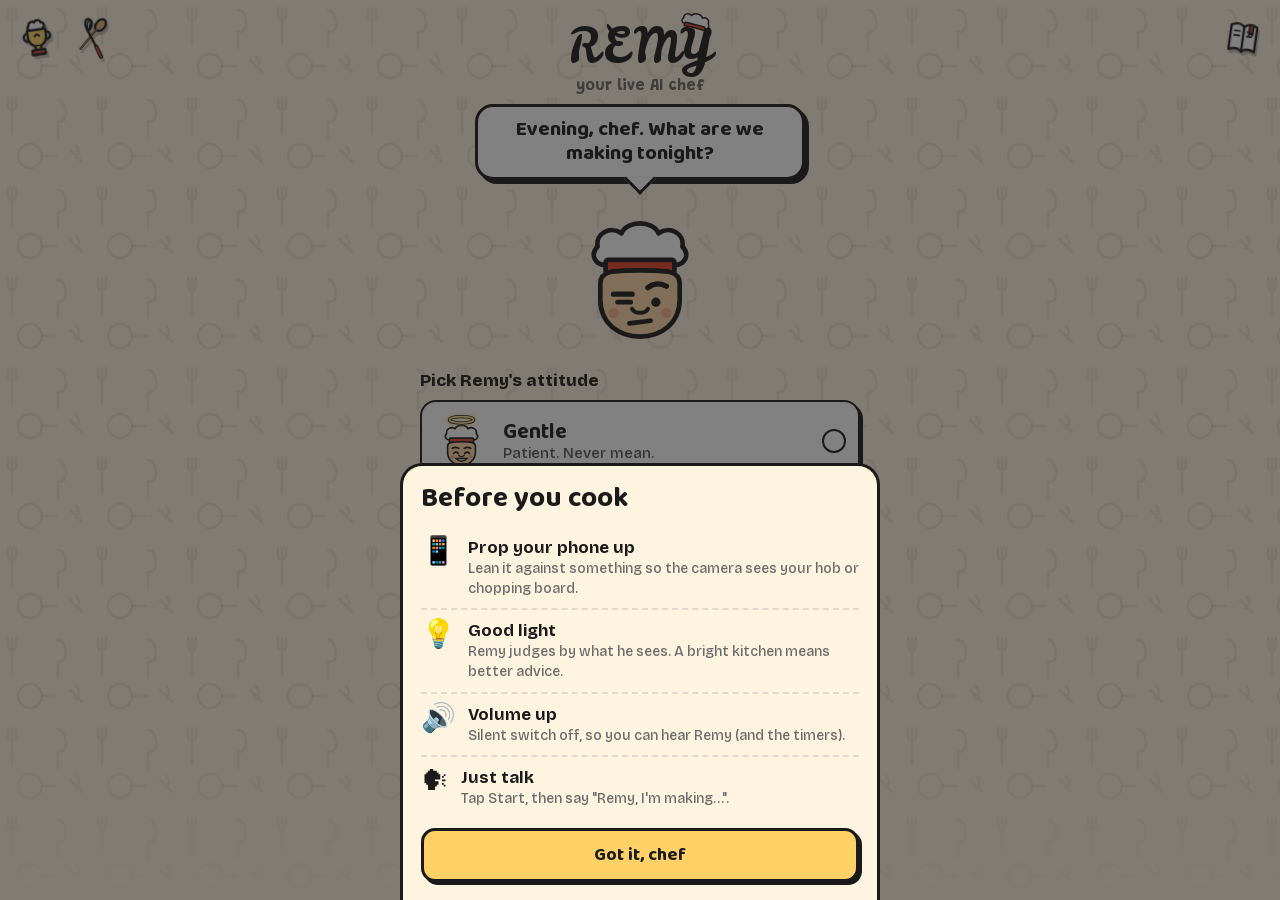
==== commit 9a6603f4: "Finish sign-off before home and check camera sooner" ====
--- a/app/index.html
+++ b/app/index.html
@@ -24,8 +24,8 @@
   <link rel="preconnect" href="https://esm.sh" crossorigin>
   <link rel="preconnect" href="https://api.elevenlabs.io" crossorigin>
   <link rel="preconnect" href="https://livekit.rtc.elevenlabs.io" crossorigin>
-  <link rel="stylesheet" href="style.css?v=135">
-  <link rel="stylesheet" href="extras/extras.css?v=135">
+  <link rel="stylesheet" href="style.css?v=136">
+  <link rel="stylesheet" href="extras/extras.css?v=136">
 </head>
 <body>
   <!-- the start screen's colour, overhanging every edge of the screen -->
@@ -326,6 +326,6 @@
   <!-- Bottom sheets opened by extras (app.openSheet) -->
   <div id="slot-sheets"></div>
 
-  <script type="module" src="app.js?v=135"></script>
+  <script type="module" src="app.js?v=136"></script>
 </body>
 </html>
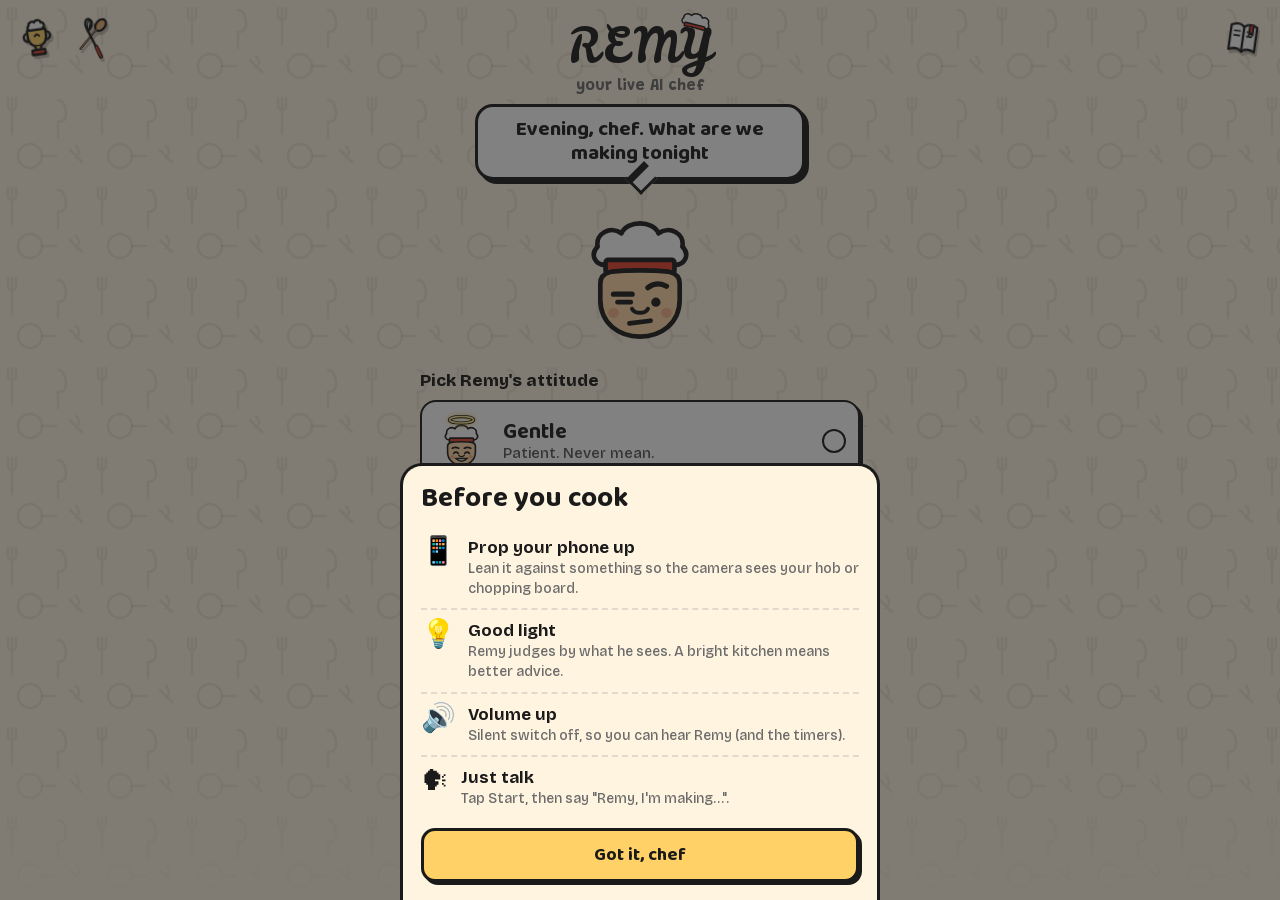
==== commit 0b255a7e: "Restore voice barge-in and personalize Savage opener" ====
--- a/app/index.html
+++ b/app/index.html
@@ -24,8 +24,8 @@
   <link rel="preconnect" href="https://esm.sh" crossorigin>
   <link rel="preconnect" href="https://api.elevenlabs.io" crossorigin>
   <link rel="preconnect" href="https://livekit.rtc.elevenlabs.io" crossorigin>
-  <link rel="stylesheet" href="style.css?v=136">
-  <link rel="stylesheet" href="extras/extras.css?v=136">
+  <link rel="stylesheet" href="style.css?v=137">
+  <link rel="stylesheet" href="extras/extras.css?v=137">
 </head>
 <body>
   <!-- the start screen's colour, overhanging every edge of the screen -->
@@ -326,6 +326,6 @@
   <!-- Bottom sheets opened by extras (app.openSheet) -->
   <div id="slot-sheets"></div>
 
-  <script type="module" src="app.js?v=136"></script>
+  <script type="module" src="app.js?v=137"></script>
 </body>
 </html>
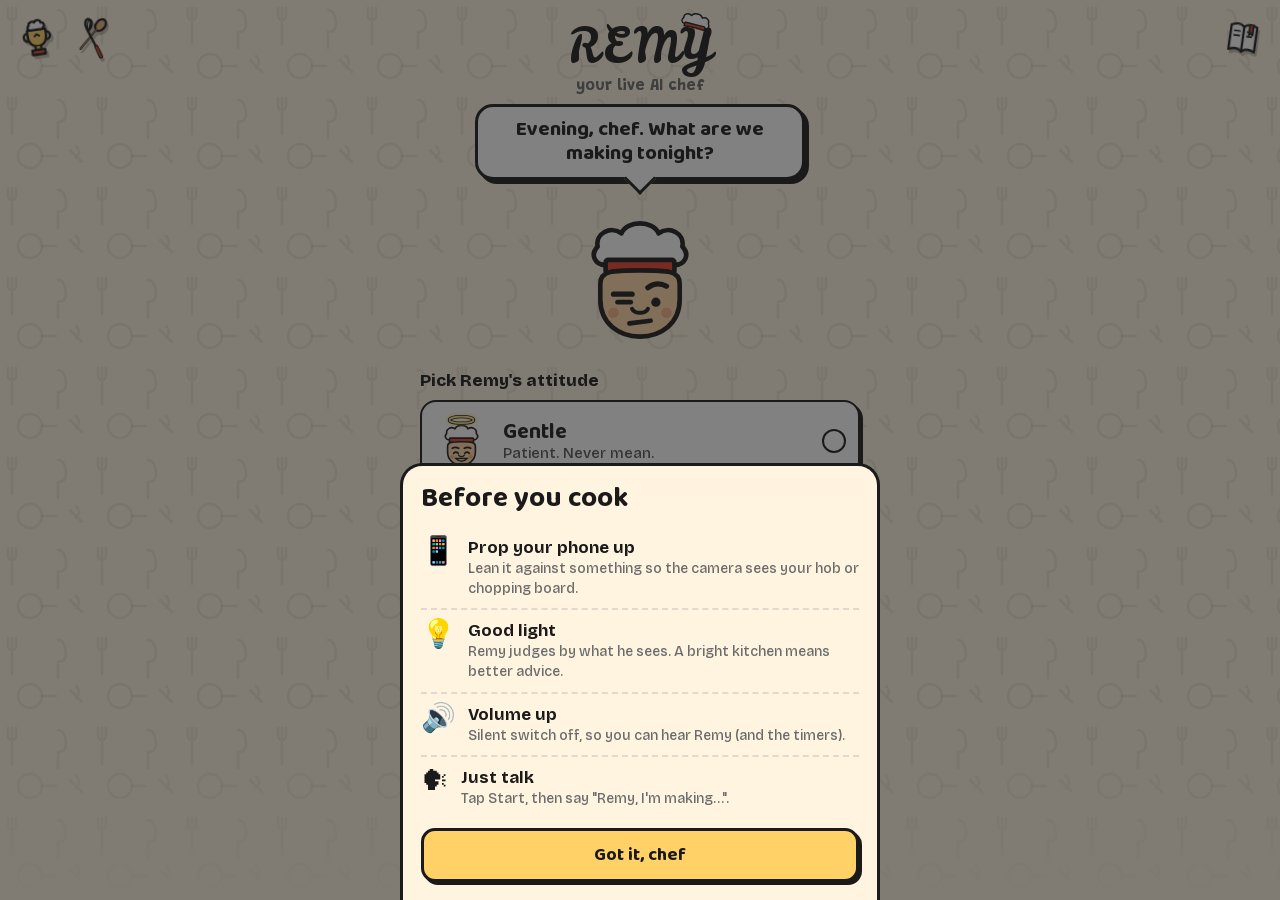
==== commit 7fd13702: "Show review immediately and sharpen Savage opening" ====
--- a/app/index.html
+++ b/app/index.html
@@ -320,12 +320,12 @@
     </div>
     <div id="recap-score" class="sr-only"></div>  <!-- full score sentence (share card + screen readers) -->
     <div id="slot-goodbye" class="slot"></div>  <!-- Felix: badges, share button -->
-    <div class="goodbye-hint">Back to the start in a moment · tap to skip</div>
+    <div class="goodbye-hint" id="goodbye-hint">Back to the start in a moment · tap to skip</div>
   </section>
 
   <!-- Bottom sheets opened by extras (app.openSheet) -->
   <div id="slot-sheets"></div>
 
-  <script type="module" src="app.js?v=137"></script>
+  <script type="module" src="app.js?v=138"></script>
 </body>
 </html>
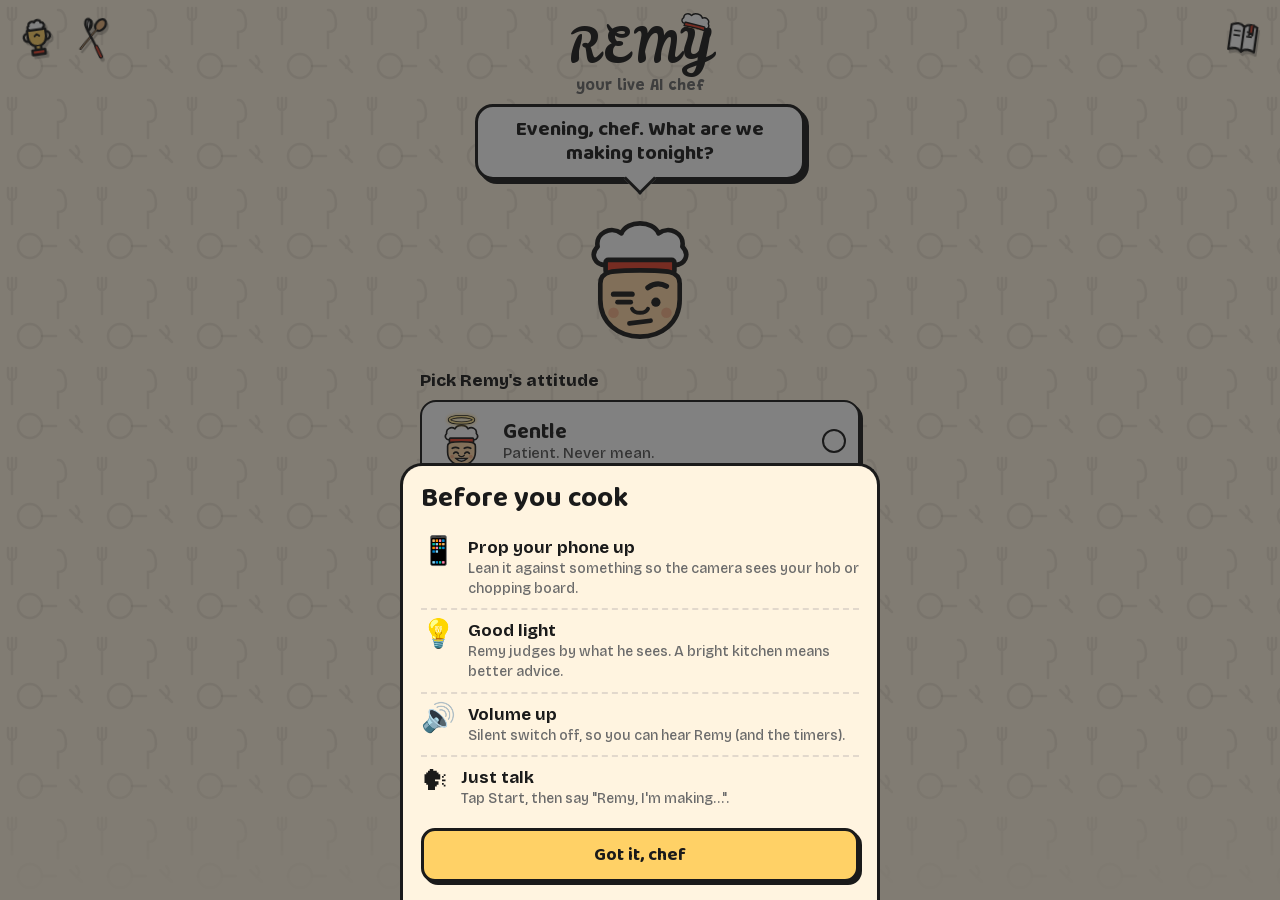
==== commit 403ebfd9: "Safety alarm: really unlock it (silent clip with sound on, not a muted play) + alarm diagnostics iPh" ====
--- a/app/index.html
+++ b/app/index.html
@@ -24,8 +24,8 @@
   <link rel="preconnect" href="https://esm.sh" crossorigin>
   <link rel="preconnect" href="https://api.elevenlabs.io" crossorigin>
   <link rel="preconnect" href="https://livekit.rtc.elevenlabs.io" crossorigin>
-  <link rel="stylesheet" href="style.css?v=137">
-  <link rel="stylesheet" href="extras/extras.css?v=137">
+  <link rel="stylesheet" href="style.css?v=140">
+  <link rel="stylesheet" href="extras/extras.css?v=140">
 </head>
 <body>
   <!-- the start screen's colour, overhanging every edge of the screen -->
@@ -326,6 +326,6 @@
   <!-- Bottom sheets opened by extras (app.openSheet) -->
   <div id="slot-sheets"></div>
 
-  <script type="module" src="app.js?v=138"></script>
+  <script type="module" src="app.js?v=140"></script>
 </body>
 </html>
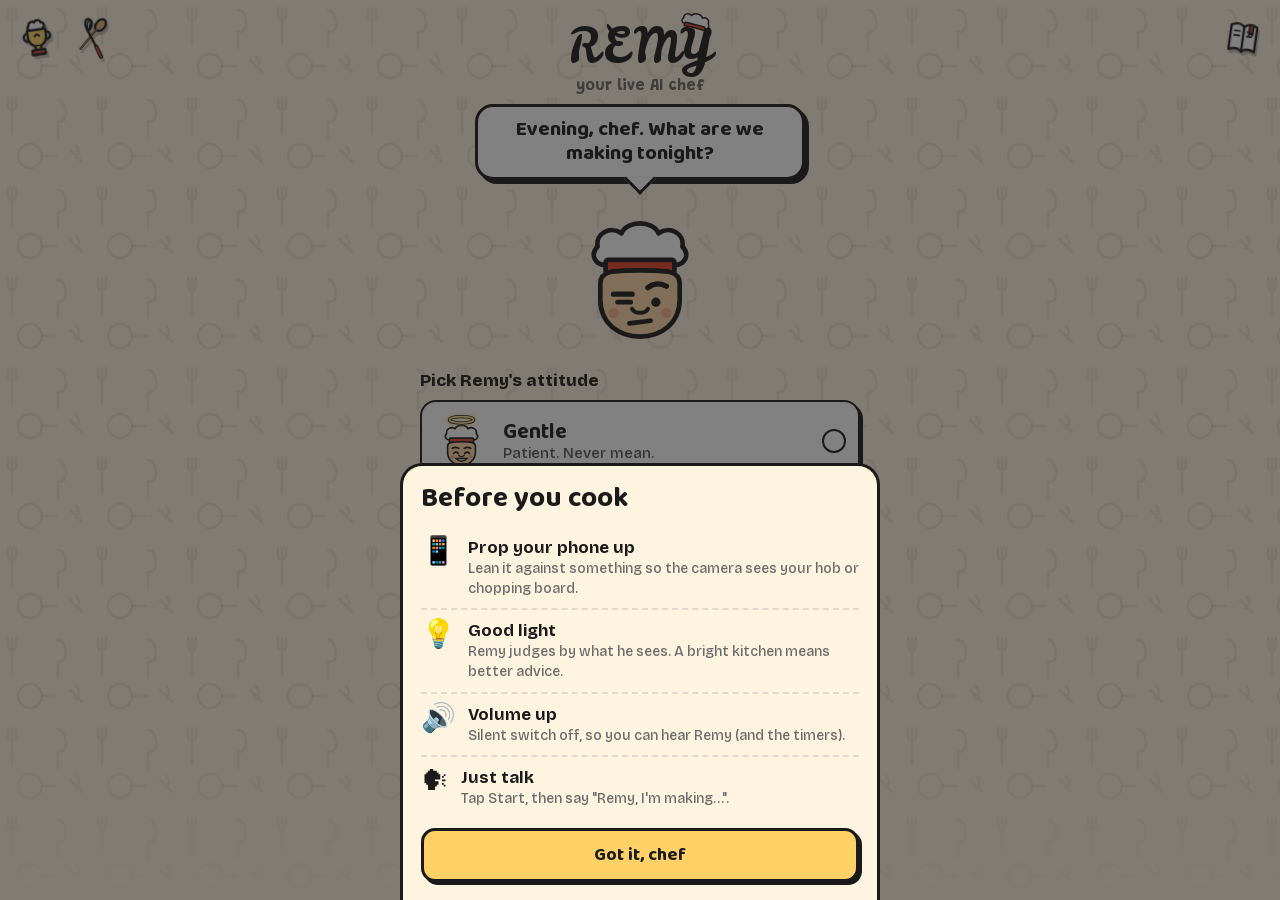
==== commit 5d183f58: "Stop Remy re-introducing the recipe; safety alerts are also spoken and the alarm player stays alive " ====
--- a/app/index.html
+++ b/app/index.html
@@ -24,8 +24,8 @@
   <link rel="preconnect" href="https://esm.sh" crossorigin>
   <link rel="preconnect" href="https://api.elevenlabs.io" crossorigin>
   <link rel="preconnect" href="https://livekit.rtc.elevenlabs.io" crossorigin>
-  <link rel="stylesheet" href="style.css?v=140">
-  <link rel="stylesheet" href="extras/extras.css?v=140">
+  <link rel="stylesheet" href="style.css?v=141">
+  <link rel="stylesheet" href="extras/extras.css?v=141">
 </head>
 <body>
   <!-- the start screen's colour, overhanging every edge of the screen -->
@@ -326,6 +326,6 @@
   <!-- Bottom sheets opened by extras (app.openSheet) -->
   <div id="slot-sheets"></div>
 
-  <script type="module" src="app.js?v=140"></script>
+  <script type="module" src="app.js?v=141"></script>
 </body>
 </html>
